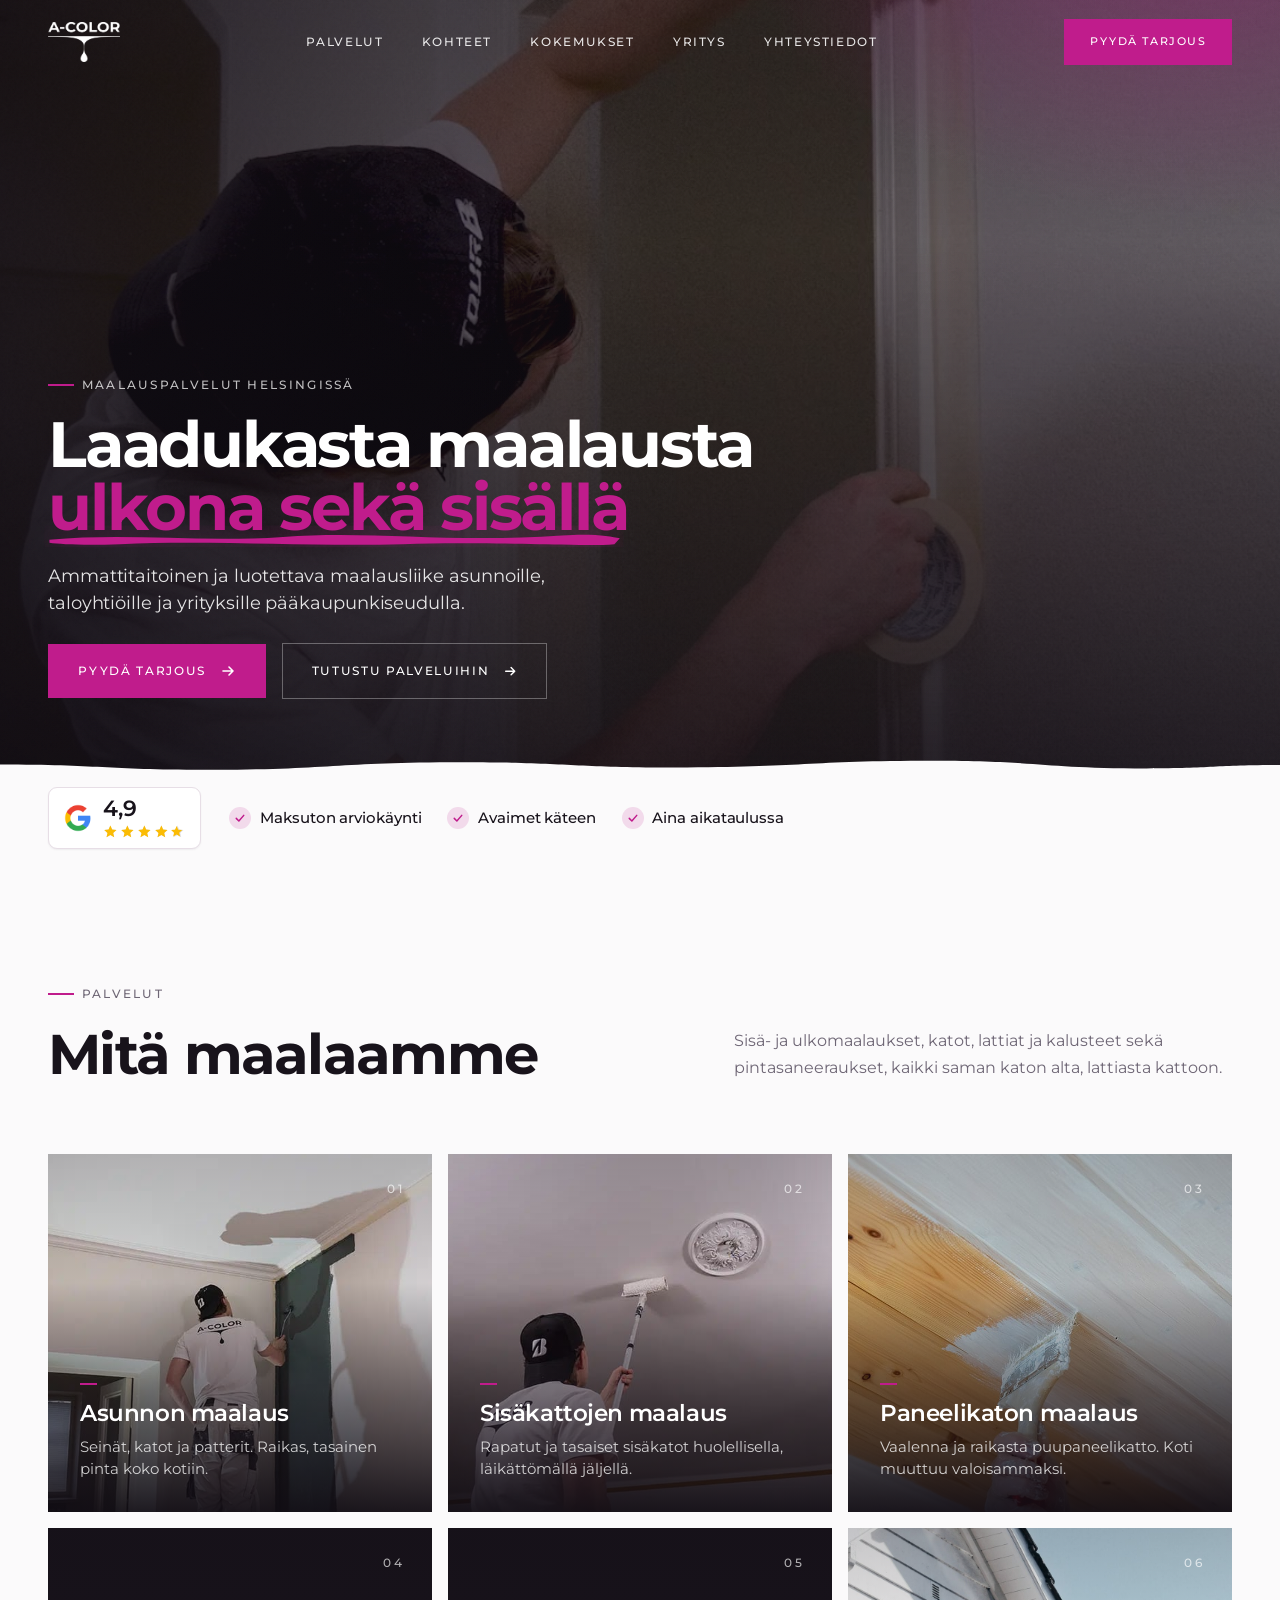
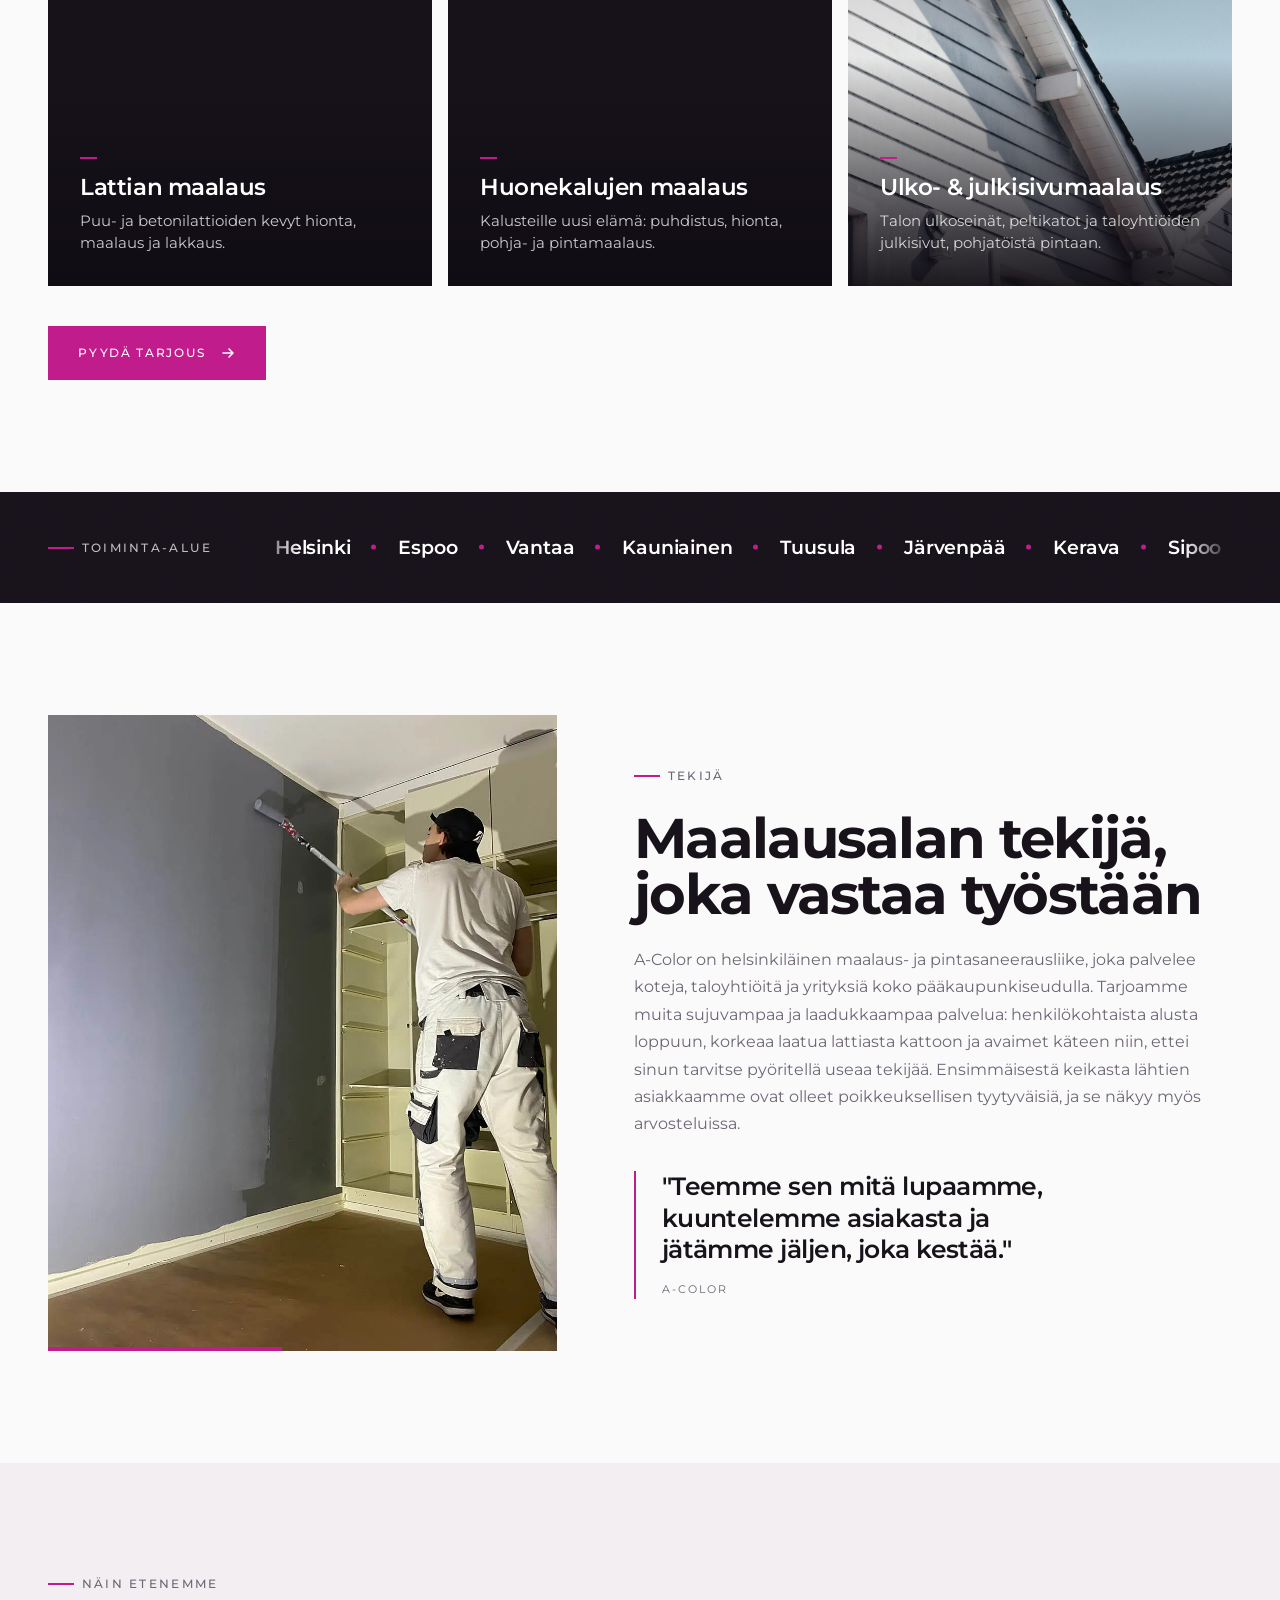
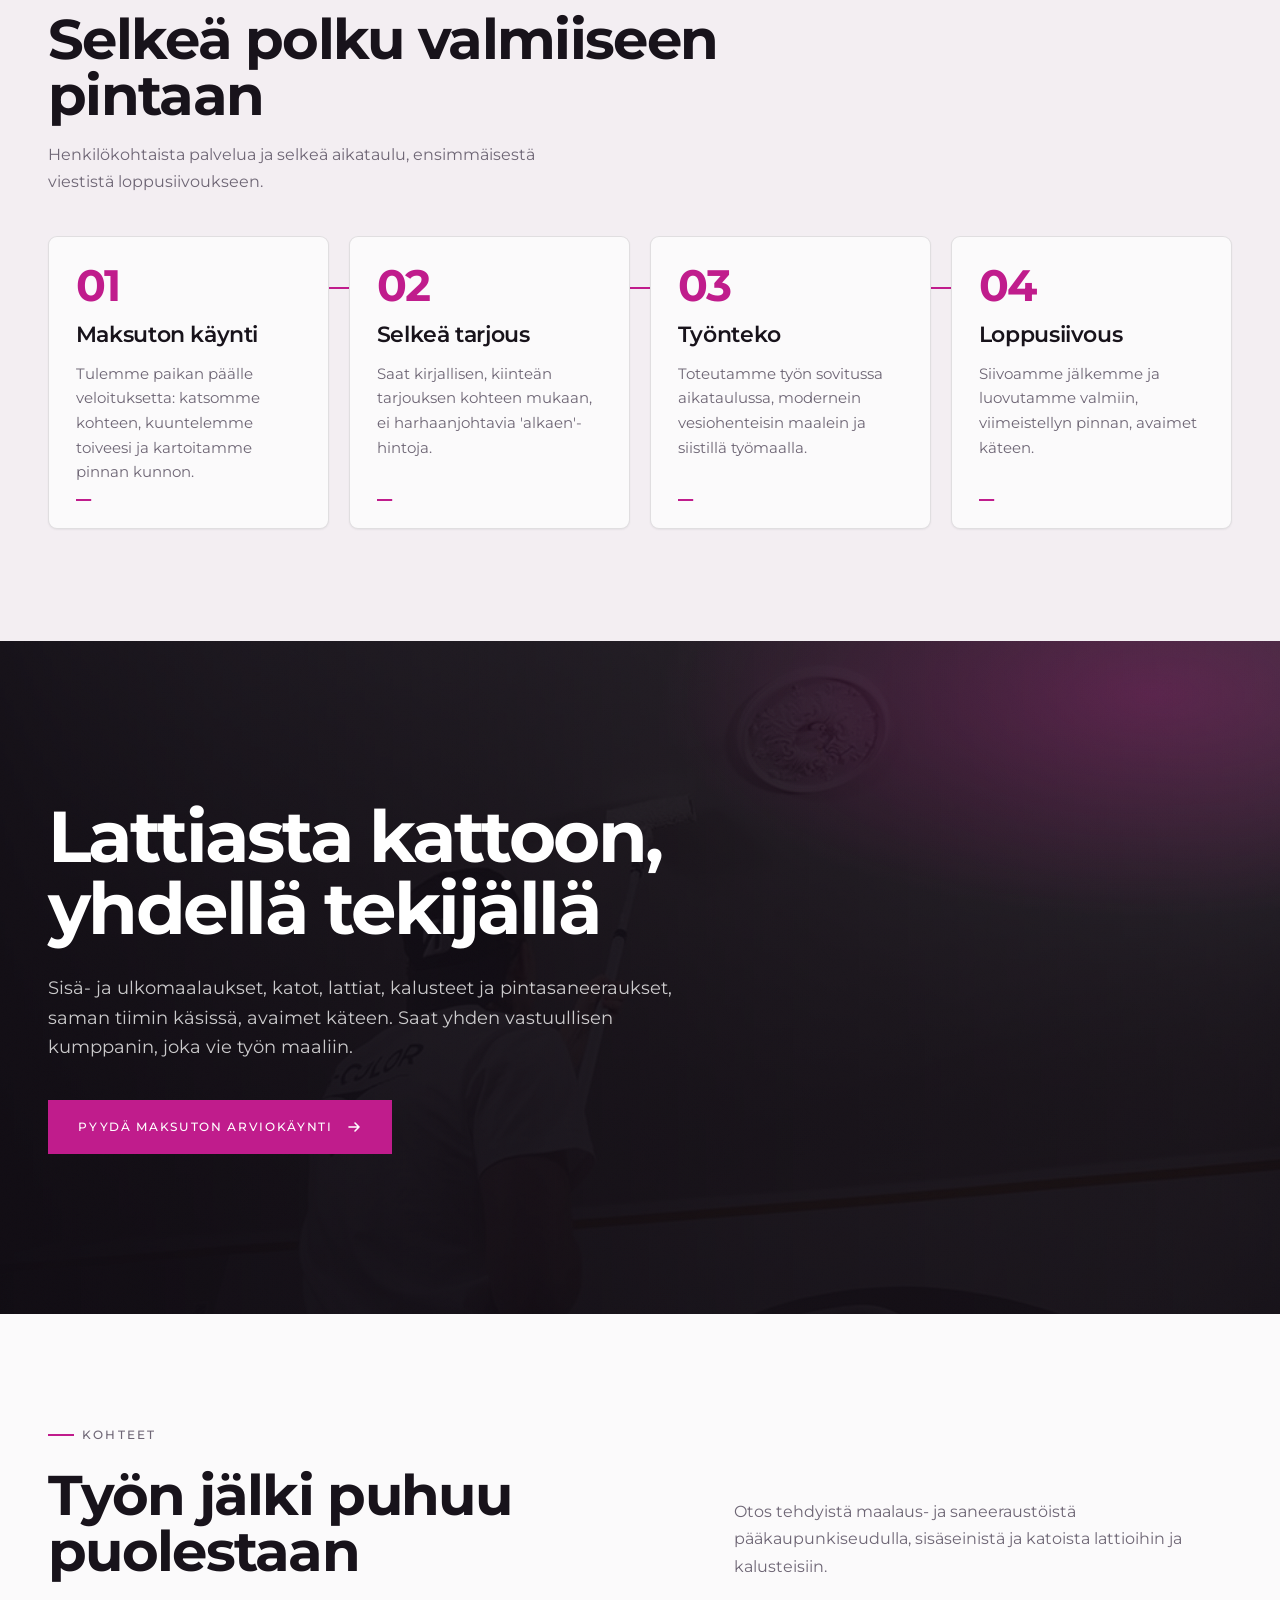
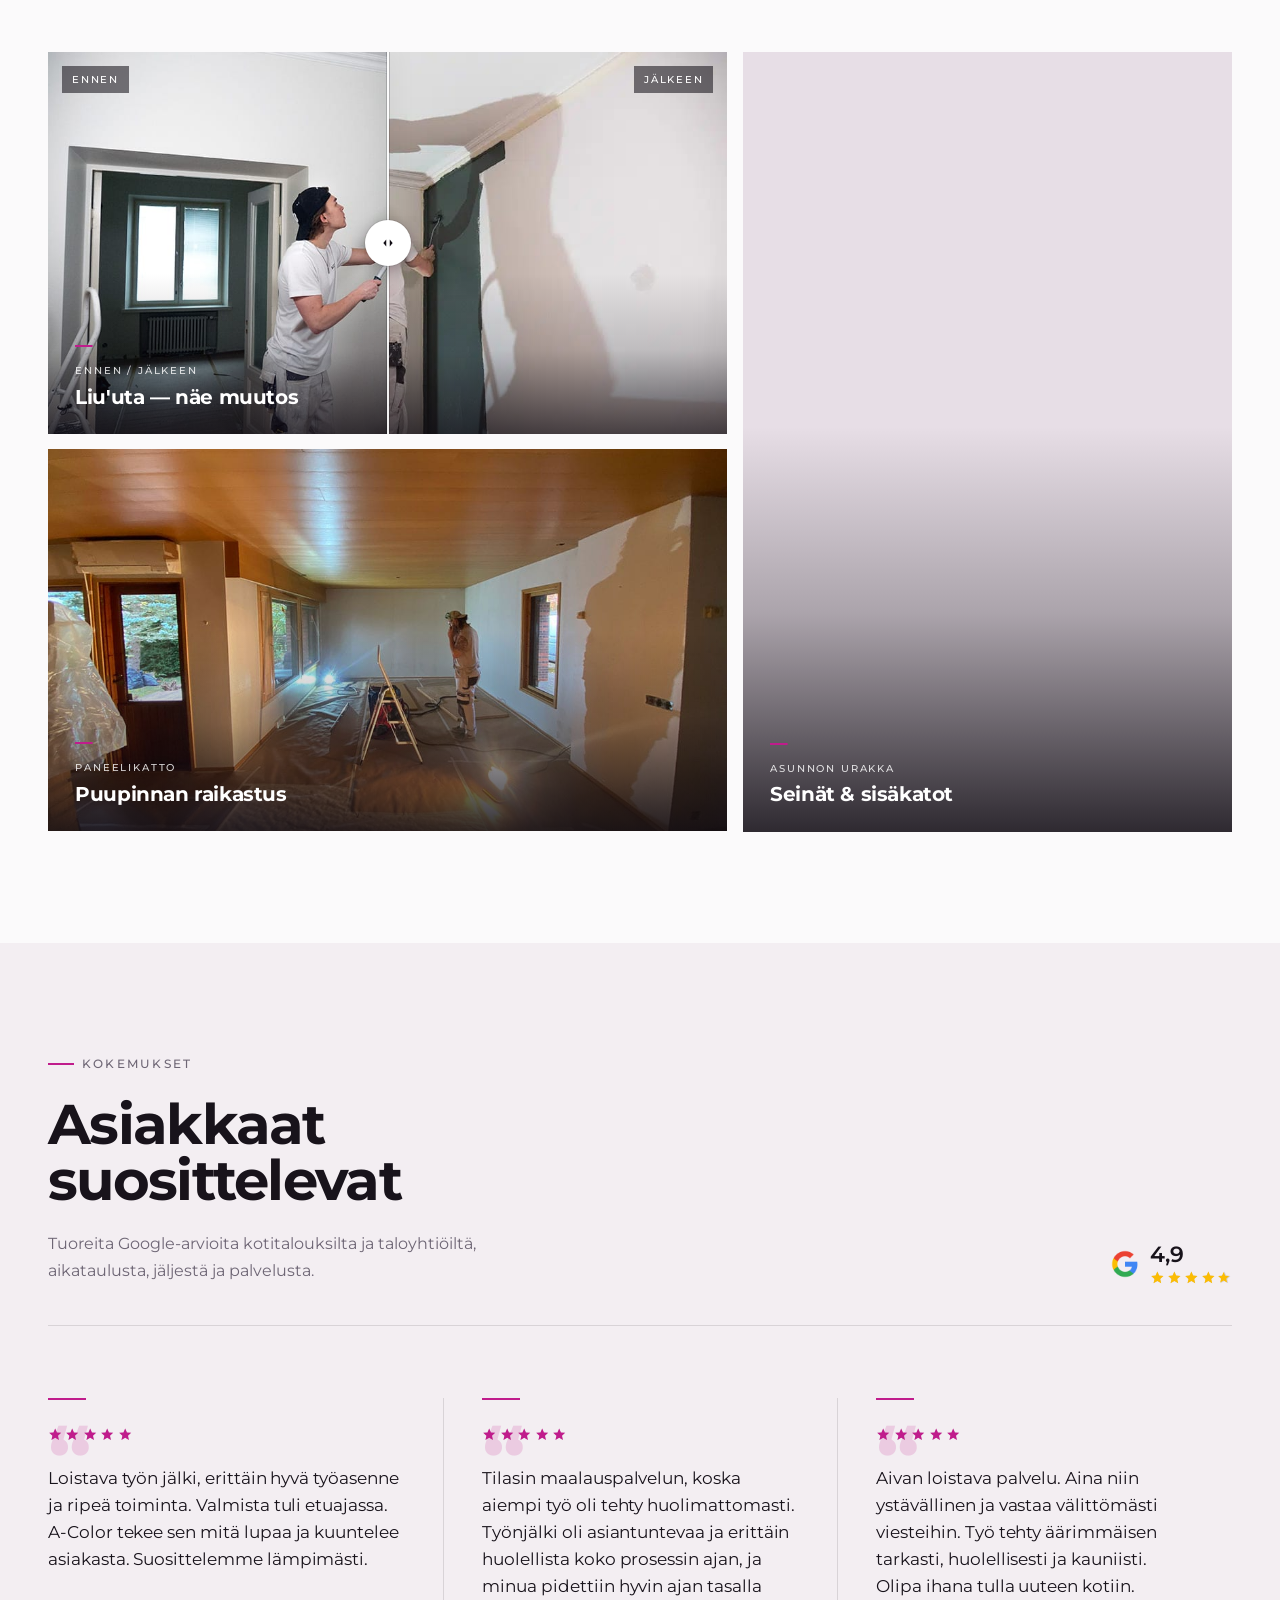
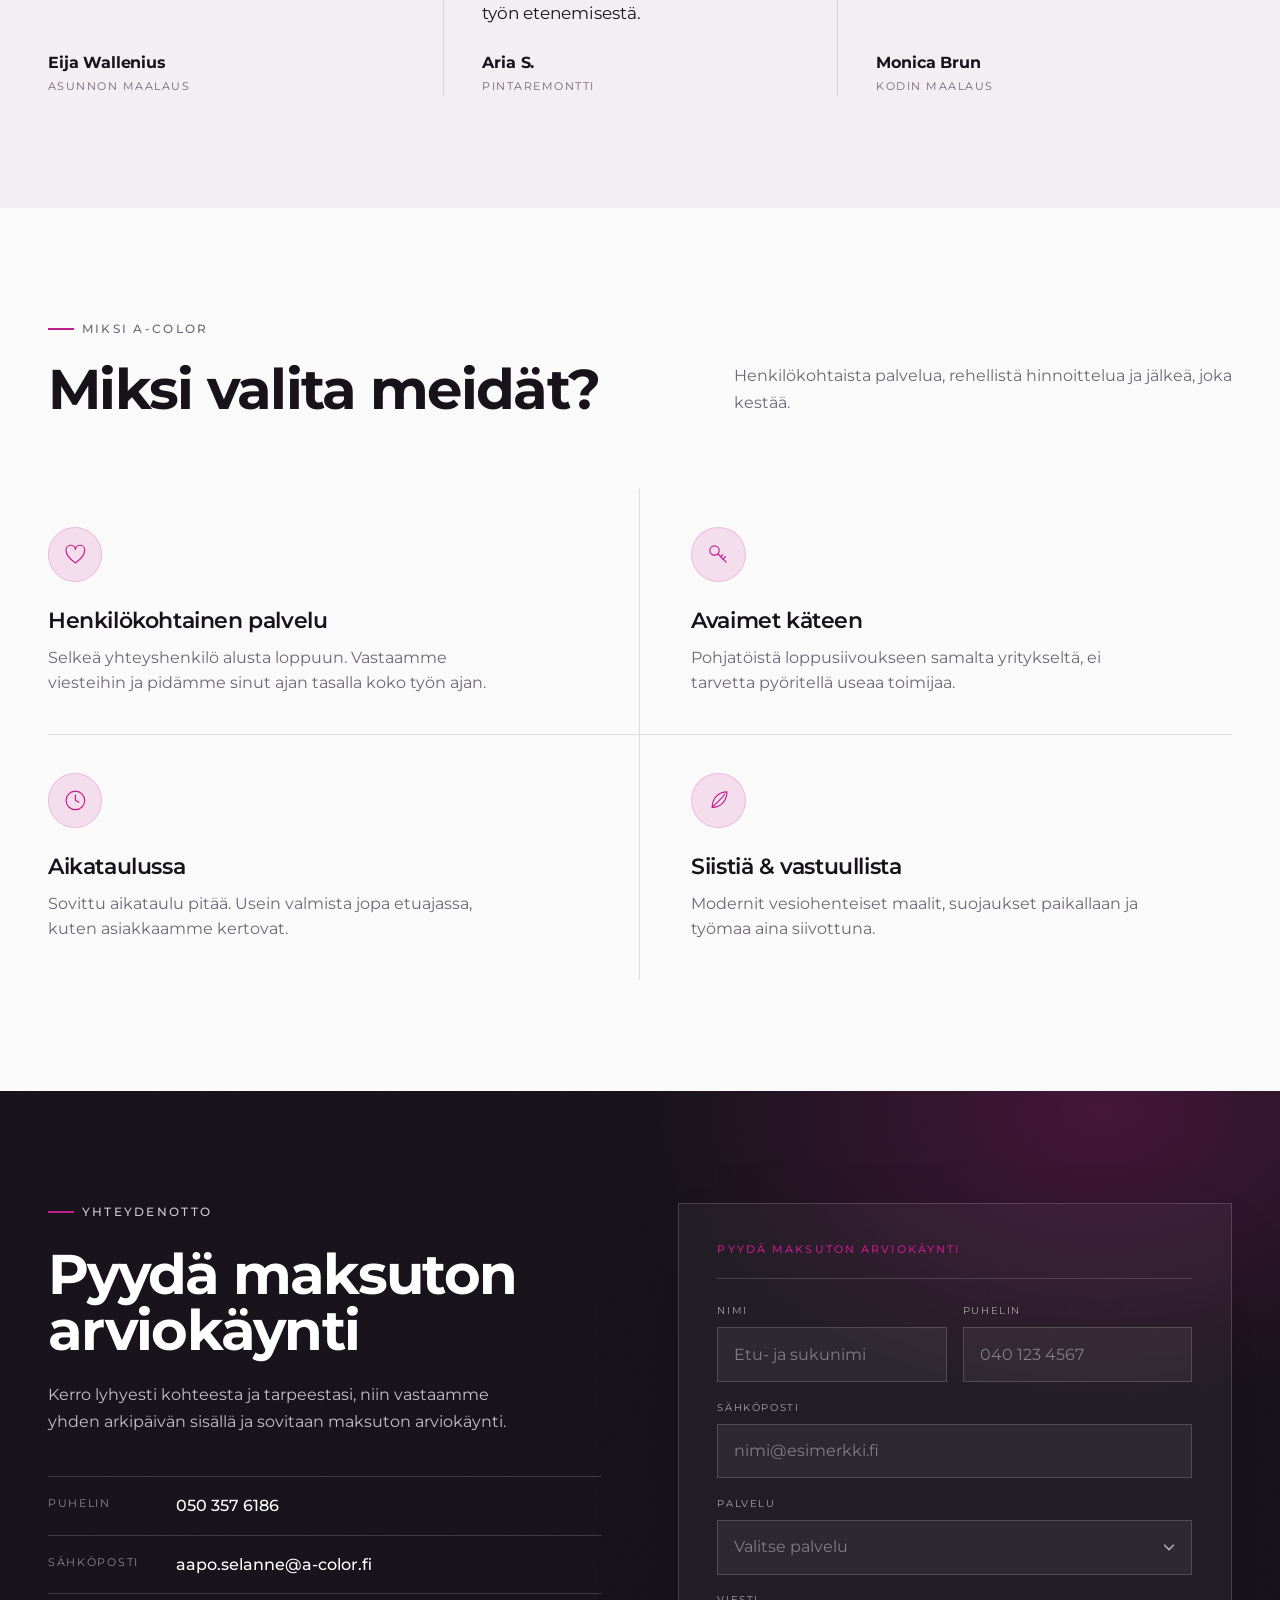
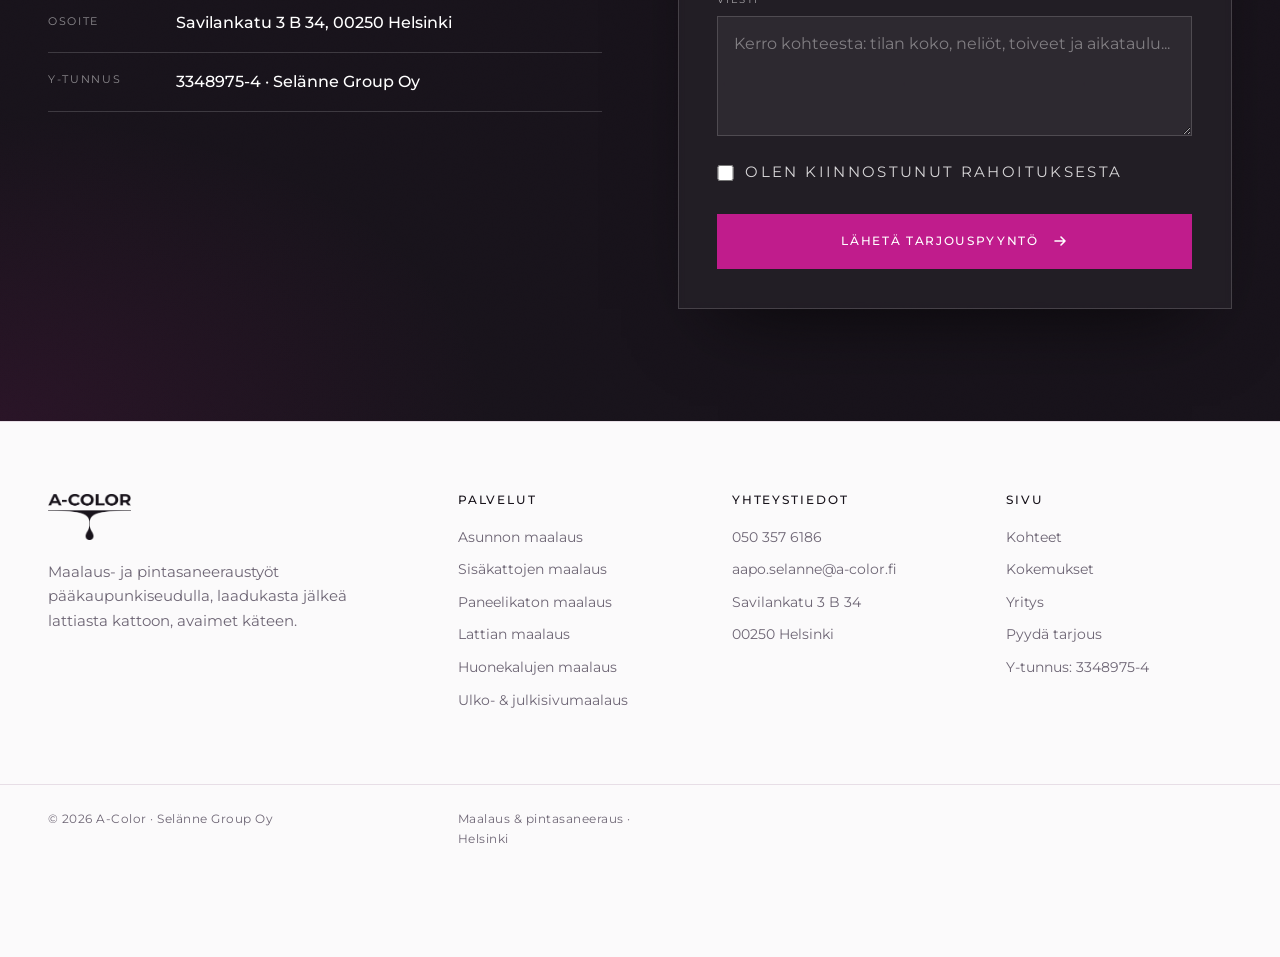
==== index.html @ 57507025 "initial1" ====
<!doctype html>
<html lang="fi">
<head>
  <meta charset="utf-8" />
  <meta name="viewport" content="width=device-width, initial-scale=1" />
  <meta name="theme-color" content="#18131B" />

  <title>A-Color | Maalausliike Helsinki: sisä- ja ulkomaalaus, pintasaneeraus</title>
  <meta name="description" content="A-Color on helsinkiläinen maalaus- ja pintasaneerausliike. Asunnot, taloyhtiöt ja yritykset. Laadukasta jälkeä lattiasta kattoon, avaimet käteen. Maksuton arviokäynti. Pyydä tarjous!" />
  <meta name="keywords" content="maalari Helsinki, maalausliike Helsinki, sisämaalaus, ulkomaalaus, asunnon maalaus, taloyhtiön maalaus, pintasaneeraus, lattian maalaus, A-Color, maalari Espoo Vantaa" />
  <link rel="canonical" href="https://a-color.fi" />

  <meta property="og:title" content="A-Color | Maalausliike Helsinki: sisä- ja ulkomaalaus, pintasaneeraus" />
  <meta property="og:description" content="A-Color on helsinkiläinen maalaus- ja pintasaneerausliike. Asunnot, taloyhtiöt ja yritykset. Laadukasta jälkeä lattiasta kattoon, avaimet käteen. Maksuton arviokäynti. Pyydä tarjous!" />
  <meta property="og:image" content="https://a-color.fi/assets/hero-poster.jpg" />
  <meta property="og:url" content="https://a-color.fi" />
  <meta property="og:type" content="website" />
  <meta property="og:locale" content="fi_FI" />
  <meta property="og:site_name" content="A-Color" />

  <meta name="twitter:card" content="summary_large_image" />
  <meta name="twitter:title" content="A-Color | Maalausliike Helsinki: sisä- ja ulkomaalaus, pintasaneeraus" />
  <meta name="twitter:description" content="A-Color on helsinkiläinen maalaus- ja pintasaneerausliike. Asunnot, taloyhtiöt ja yritykset. Laadukasta jälkeä lattiasta kattoon, avaimet käteen." />
  <meta name="twitter:image" content="https://a-color.fi/assets/hero-poster.jpg" />

  <link rel="icon" type="image/png" href="assets/a-color-logo.png" />
  <link rel="apple-touch-icon" href="assets/a-color-logo.png" />

  <link rel="preconnect" href="https://fonts.googleapis.com" />
  <link rel="preconnect" href="https://fonts.gstatic.com" crossorigin />
  <link rel="preload" as="image" href="assets/hero-poster.jpg" fetchpriority="high" />
  <link href="https://fonts.googleapis.com/css2?family=Montserrat:ital,wght@0,400..800;1,400..600&display=swap" rel="stylesheet" />

  <link rel="stylesheet" href="style.css" />

  <script type="application/ld+json">
  {
    "@context": "https://schema.org",
    "@type": "HousePainter",
    "name": "A-Color",
    "legalName": "Selänne Group Oy",
    "telephone": "+358503576186",
    "email": "aapo.selanne@a-color.fi",
    "address": {
      "@type": "PostalAddress",
      "streetAddress": "Savilankatu 3 B 34",
      "postalCode": "00250",
      "addressLocality": "Helsinki",
      "addressRegion": "Uusimaa",
      "addressCountry": "FI"
    },
    "areaServed": ["Helsinki", "Espoo", "Vantaa", "Kauniainen", "Tuusula", "Järvenpää", "Kerava", "Sipoo", "Nurmijärvi", "Kirkkonummi"],
    "priceRange": "€€",
    "openingHours": "Mo-Fr 07:00-18:00",
    "url": "https://a-color.fi",
    "vatID": "3348975-4",
    "hasOfferCatalog": {
      "@type": "OfferCatalog",
      "name": "Maalauspalvelut",
      "itemListElement": [
        { "@type": "Offer", "itemOffered": { "@type": "Service", "name": "Asunnon maalaus", "description": "Seinät, katot ja patterit. Raikas, tasainen pinta koko kotiin." } },
        { "@type": "Offer", "itemOffered": { "@type": "Service", "name": "Sisäkattojen maalaus", "description": "Rapatut ja tasaiset sisäkatot huolellisella, läikättömällä jäljellä." } },
        { "@type": "Offer", "itemOffered": { "@type": "Service", "name": "Paneelikaton maalaus", "description": "Vaalenna ja raikasta puupaneelikatto. Koti muuttuu valoisammaksi." } },
        { "@type": "Offer", "itemOffered": { "@type": "Service", "name": "Lattian maalaus", "description": "Puu- ja betonilattioiden kevyt hionta, maalaus ja lakkaus." } },
        { "@type": "Offer", "itemOffered": { "@type": "Service", "name": "Huonekalujen maalaus", "description": "Kalusteille uusi elämä: puhdistus, hionta, pohja- ja pintamaalaus." } },
        { "@type": "Offer", "itemOffered": { "@type": "Service", "name": "Ulko- & julkisivumaalaus", "description": "Talon ulkoseinät, peltikatot ja taloyhtiöiden julkisivut, pohjatöistä pintaan." } }
      ]
    },
    "aggregateRating": { "@type": "AggregateRating", "ratingValue": "4.9", "bestRating": "5", "ratingCount": "20" }
  }
  </script>
</head>
<body>

  <!-- ============================================
       NAV
       ============================================ -->
  <nav id="nav" class="nav">
    <div class="container">
      <a class="nav-brand" href="#" aria-label="A-Color">
        <img class="nav-brand-logo nav-logo-light" src="assets/a-color-logo-white.png" alt="A-Color" width="120" height="67" loading="eager" decoding="async" />
        <img class="nav-brand-logo nav-logo-dark" src="assets/a-color-logo.png" alt="A-Color" width="120" height="67" loading="eager" decoding="async" />
      </a>
      <div class="nav-links">
        <a href="#palvelut">Palvelut</a>
        <a href="#kohteet">Kohteet</a>
        <a href="#arvostelut">Kokemukset</a>
        <a href="#yritys">Yritys</a>
        <a href="#tarjous">Yhteystiedot</a>
      </div>
      <a class="nav-cta" href="#tarjous">Pyydä tarjous</a>
      <button class="nav-toggle" aria-label="Avaa valikko" aria-expanded="false"><span></span></button>
      <div class="nav-menu-drawer">
        <a href="#palvelut">Palvelut</a>
        <a href="#kohteet">Kohteet</a>
        <a href="#arvostelut">Kokemukset</a>
        <a href="#yritys">Yritys</a>
        <a href="#tarjous">Yhteystiedot</a>
        <a class="nav-menu-cta" href="#tarjous">Pyydä tarjous</a>
      </div>
    </div>
  </nav>

  <main>

    <!-- ============================================
         HERO — video bg + overlay, white content
         ============================================ -->
    <section id="hero" class="hero">
      <div class="hero-media">
        <video class="hero-video" autoplay muted loop playsinline preload="auto" poster="assets/hero-poster.jpg">
          <source src="assets/a-color-hero.mp4" type="video/mp4" />
        </video>
      </div>
      <div class="hero-overlay"></div>
      <div class="hero-grain"></div>
      <div class="hero-body">
        <div class="container">
          <div class="hero-lead">
            <span class="eyebrow on-dark">Maalauspalvelut Helsingissä</span>
            <h1>Laadukasta maalausta <span class="hero-accent">ulkona sekä sisällä<svg class="brush-svg" viewBox="0 0 320 30" preserveAspectRatio="none" aria-hidden="true"><path d="M3 19 C46 9 86 23 132 15 C182 6 224 24 286 13 C303 10 313 14 318 17 L315 25 C298 29 248 21 198 25 C150 29 92 19 42 25 C22 27 9 25 3 23 Z"/></svg></span></h1>
            <p class="hero-sub">Ammattitaitoinen ja luotettava maalausliike asunnoille, taloyhtiöille ja yrityksille pääkaupunkiseudulla.</p>
            <div class="hero-ctas">
              <a class="btn-primary" href="#tarjous">Pyydä tarjous <svg width="14" height="14" viewBox="0 0 16 16" fill="none" stroke="currentColor" stroke-width="1.6" stroke-linecap="round" stroke-linejoin="round" aria-hidden="true"><path d="M3 8 H13 M9 4 L13 8 L9 12"/></svg></a>
              <a class="btn-ghost" href="#palvelut">Tutustu palveluihin <svg width="14" height="14" viewBox="0 0 16 16" fill="none" stroke="currentColor" stroke-width="1.6" stroke-linecap="round" stroke-linejoin="round" aria-hidden="true"><path d="M3 8 H13 M9 4 L13 8 L9 12"/></svg></a>
            </div>
          </div>
        </div>
      </div>
      <div class="hero-foot">
        <svg class="hero-wave" viewBox="0 0 1440 70" preserveAspectRatio="none" aria-hidden="true" xmlns="http://www.w3.org/2000/svg"><path d="M0,37 C115,37 115,48 230,48 C375,48 375,32 520,32 C640,32 640,43 760,43 C905,43 905,29 1050,29 C1170,29 1170,45 1290,45 C1365,45 1365,38 1440,38 L1440,70 L0,70 Z" fill="currentColor"/></svg>
        <div class="container">
          <div class="hero-foot-inner">
            <div class="hero-stats">
              <div class="google-badge" role="img" aria-label="Google 4,9 / 5">
                <img class="google-badge-logo" src="assets/google-g.png" alt="" width="28" height="28" loading="lazy" decoding="async" />
                <div class="google-badge-rate">
                  <span class="google-badge-value">4,9</span>
                  <span class="google-badge-stars">
                    <span class="g-star" aria-hidden="true"><svg viewBox="0 0 24 24" class="g-star-bg"><path d="M12 2.5l2.94 6.6 7.06.62-5.34 4.78 1.62 7L12 17.9 5.72 21.5l1.62-7L2 9.72l7.06-.62L12 2.5z"/></svg><span class="g-star-fill" style="width:100%"><svg viewBox="0 0 24 24"><path d="M12 2.5l2.94 6.6 7.06.62-5.34 4.78 1.62 7L12 17.9 5.72 21.5l1.62-7L2 9.72l7.06-.62L12 2.5z"/></svg></span></span>
                    <span class="g-star" aria-hidden="true"><svg viewBox="0 0 24 24" class="g-star-bg"><path d="M12 2.5l2.94 6.6 7.06.62-5.34 4.78 1.62 7L12 17.9 5.72 21.5l1.62-7L2 9.72l7.06-.62L12 2.5z"/></svg><span class="g-star-fill" style="width:100%"><svg viewBox="0 0 24 24"><path d="M12 2.5l2.94 6.6 7.06.62-5.34 4.78 1.62 7L12 17.9 5.72 21.5l1.62-7L2 9.72l7.06-.62L12 2.5z"/></svg></span></span>
                    <span class="g-star" aria-hidden="true"><svg viewBox="0 0 24 24" class="g-star-bg"><path d="M12 2.5l2.94 6.6 7.06.62-5.34 4.78 1.62 7L12 17.9 5.72 21.5l1.62-7L2 9.72l7.06-.62L12 2.5z"/></svg><span class="g-star-fill" style="width:100%"><svg viewBox="0 0 24 24"><path d="M12 2.5l2.94 6.6 7.06.62-5.34 4.78 1.62 7L12 17.9 5.72 21.5l1.62-7L2 9.72l7.06-.62L12 2.5z"/></svg></span></span>
                    <span class="g-star" aria-hidden="true"><svg viewBox="0 0 24 24" class="g-star-bg"><path d="M12 2.5l2.94 6.6 7.06.62-5.34 4.78 1.62 7L12 17.9 5.72 21.5l1.62-7L2 9.72l7.06-.62L12 2.5z"/></svg><span class="g-star-fill" style="width:100%"><svg viewBox="0 0 24 24"><path d="M12 2.5l2.94 6.6 7.06.62-5.34 4.78 1.62 7L12 17.9 5.72 21.5l1.62-7L2 9.72l7.06-.62L12 2.5z"/></svg></span></span>
                    <span class="g-star" aria-hidden="true"><svg viewBox="0 0 24 24" class="g-star-bg"><path d="M12 2.5l2.94 6.6 7.06.62-5.34 4.78 1.62 7L12 17.9 5.72 21.5l1.62-7L2 9.72l7.06-.62L12 2.5z"/></svg><span class="g-star-fill" style="width:90%"><svg viewBox="0 0 24 24"><path d="M12 2.5l2.94 6.6 7.06.62-5.34 4.78 1.62 7L12 17.9 5.72 21.5l1.62-7L2 9.72l7.06-.62L12 2.5z"/></svg></span></span>
                  </span>
                </div>
              </div>
              <ul class="hero-promises">
                <li><svg viewBox="0 0 16 16" fill="none" stroke="currentColor" stroke-width="2" stroke-linecap="round" stroke-linejoin="round" aria-hidden="true"><path d="M3 8.5 L6.5 12 L13 4.5"/></svg><span>Maksuton arviokäynti</span></li>
                <li><svg viewBox="0 0 16 16" fill="none" stroke="currentColor" stroke-width="2" stroke-linecap="round" stroke-linejoin="round" aria-hidden="true"><path d="M3 8.5 L6.5 12 L13 4.5"/></svg><span>Avaimet käteen</span></li>
                <li><svg viewBox="0 0 16 16" fill="none" stroke="currentColor" stroke-width="2" stroke-linecap="round" stroke-linejoin="round" aria-hidden="true"><path d="M3 8.5 L6.5 12 L13 4.5"/></svg><span>Aina aikataulussa</span></li>
              </ul>
            </div>
          </div>
        </div>
      </div>
    </section>

    <!-- ============================================
         SERVICES — dark image cards
         ============================================ -->
    <section id="palvelut" class="services reveal-group">
      <div class="container">
        <header class="sec-head">
          <div class="sec-head-left">
            <span class="eyebrow reveal">Palvelut</span>
            <h2 class="reveal">Mitä maalaamme</h2>
          </div>
          <p class="reveal">Sisä- ja ulkomaalaukset, katot, lattiat ja kalusteet sekä pintasaneeraukset, kaikki saman katon alta, lattiasta kattoon.</p>
        </header>
        <div class="services-grid">
          <article class="service-card reveal">
            <span class="service-card-media" style="background-image:url('assets/asunnon-maalaus.jpg')"></span>
            <span class="service-card-shade"></span>
            <span class="service-card-index">01</span>
            <span class="service-card-body">
              <span class="service-card-line" aria-hidden="true"></span>
              <h3>Asunnon maalaus</h3>
              <span class="service-card-desc">Seinät, katot ja patterit. Raikas, tasainen pinta koko kotiin.</span>
            </span>
          </article>
          <article class="service-card reveal">
            <span class="service-card-media" style="background-image:url('assets/katon-maalaus.jpg')"></span>
            <span class="service-card-shade"></span>
            <span class="service-card-index">02</span>
            <span class="service-card-body">
              <span class="service-card-line" aria-hidden="true"></span>
              <h3>Sisäkattojen maalaus</h3>
              <span class="service-card-desc">Rapatut ja tasaiset sisäkatot huolellisella, läikättömällä jäljellä.</span>
            </span>
          </article>
          <article class="service-card reveal">
            <span class="service-card-media" style="background-image:url('assets/paneelikaton-maalaus.jpg')"></span>
            <span class="service-card-shade"></span>
            <span class="service-card-index">03</span>
            <span class="service-card-body">
              <span class="service-card-line" aria-hidden="true"></span>
              <h3>Paneelikaton maalaus</h3>
              <span class="service-card-desc">Vaalenna ja raikasta puupaneelikatto. Koti muuttuu valoisammaksi.</span>
            </span>
          </article>
          <article class="service-card reveal">
            <span class="service-card-media" style="background-image:url('assets/lattian-maalaus.jpg')"></span>
            <span class="service-card-shade"></span>
            <span class="service-card-index">04</span>
            <span class="service-card-body">
              <span class="service-card-line" aria-hidden="true"></span>
              <h3>Lattian maalaus</h3>
              <span class="service-card-desc">Puu- ja betonilattioiden kevyt hionta, maalaus ja lakkaus.</span>
            </span>
          </article>
          <article class="service-card reveal">
            <span class="service-card-media" style="background-image:url('assets/huonekalujen-maalaus.jpg')"></span>
            <span class="service-card-shade"></span>
            <span class="service-card-index">05</span>
            <span class="service-card-body">
              <span class="service-card-line" aria-hidden="true"></span>
              <h3>Huonekalujen maalaus</h3>
              <span class="service-card-desc">Kalusteille uusi elämä: puhdistus, hionta, pohja- ja pintamaalaus.</span>
            </span>
          </article>
          <article class="service-card reveal">
            <span class="service-card-media" style="background-image:url('assets/ulkomaalaus.jpg')"></span>
            <span class="service-card-shade"></span>
            <span class="service-card-index">06</span>
            <span class="service-card-body">
              <span class="service-card-line" aria-hidden="true"></span>
              <h3>Ulko- &amp; julkisivumaalaus</h3>
              <span class="service-card-desc">Talon ulkoseinät, peltikatot ja taloyhtiöiden julkisivut, pohjatöistä pintaan.</span>
            </span>
          </article>
        </div>
        <a class="btn-primary section-cta reveal" href="#tarjous">Pyydä tarjous <svg width="14" height="14" viewBox="0 0 16 16" fill="none" stroke="currentColor" stroke-width="1.6" stroke-linecap="round" stroke-linejoin="round" aria-hidden="true"><path d="M3 8 H13 M9 4 L13 8 L9 12"/></svg></a>
      </div>
    </section>

    <!-- ============================================
         AREAS — slim dark served-area band
         ============================================ -->
    <section id="alue" class="areas reveal-group">
      <div class="container">
        <span class="eyebrow reveal">Toiminta-alue</span>
        <div class="areas-marquee reveal" aria-label="Helsinki, Espoo, Vantaa, Kauniainen, Tuusula, Järvenpää, Kerava, Sipoo, Nurmijärvi, Klaukkala, Kirkkonummi">
          <div class="areas-track">
            <span class="areas-group">
              <span class="areas-item">Helsinki</span><span class="areas-item">Espoo</span><span class="areas-item">Vantaa</span><span class="areas-item">Kauniainen</span><span class="areas-item">Tuusula</span><span class="areas-item">Järvenpää</span><span class="areas-item">Kerava</span><span class="areas-item">Sipoo</span><span class="areas-item">Nurmijärvi</span><span class="areas-item">Klaukkala</span><span class="areas-item">Kirkkonummi</span>
            </span>
            <span class="areas-group areas-group--dup" aria-hidden="true">
              <span class="areas-item">Helsinki</span><span class="areas-item">Espoo</span><span class="areas-item">Vantaa</span><span class="areas-item">Kauniainen</span><span class="areas-item">Tuusula</span><span class="areas-item">Järvenpää</span><span class="areas-item">Kerava</span><span class="areas-item">Sipoo</span><span class="areas-item">Nurmijärvi</span><span class="areas-item">Klaukkala</span><span class="areas-item">Kirkkonummi</span>
            </span>
          </div>
        </div>
      </div>
    </section>

    <!-- ============================================
         SIGNATURE — founder image + text
         ============================================ -->
    <section id="yritys" class="signature reveal-group">
      <div class="container">
        <div class="signature-media reveal">
          <img src="assets/maalaus-tyomaa.jpg" alt="Maalausalan tekijä, joka vastaa työstään" width="900" height="1100" loading="lazy" decoding="async" />
        </div>
        <div class="signature-content">
          <span class="eyebrow reveal">Tekijä</span>
          <h2 class="reveal">Maalausalan tekijä, joka vastaa työstään</h2>
          <p class="reveal">A-Color on helsinkiläinen maalaus- ja pintasaneerausliike, joka palvelee koteja, taloyhtiöitä ja yrityksiä koko pääkaupunkiseudulla. Tarjoamme muita sujuvampaa ja laadukkaampaa palvelua: henkilökohtaista alusta loppuun, korkeaa laatua lattiasta kattoon ja avaimet käteen niin, ettei sinun tarvitse pyöritellä useaa tekijää. Ensimmäisestä keikasta lähtien asiakkaamme ovat olleet poikkeuksellisen tyytyväisiä, ja se näkyy myös arvosteluissa.</p>
          <blockquote class="signature-quote reveal">
            <span class="signature-quote-text">"Teemme sen mitä lupaamme, kuuntelemme asiakasta ja jätämme jäljen, joka kestää."</span>
            <cite class="signature-quote-author">A-Color</cite>
          </blockquote>
        </div>
      </div>
    </section>

    <!-- ============================================
         PROCESS — 4-step grid
         ============================================ -->
    <section id="process" class="process reveal-group">
      <div class="container">
        <header class="process-head">
          <span class="eyebrow reveal">Näin etenemme</span>
          <h2 class="reveal">Selkeä polku valmiiseen pintaan</h2>
          <p class="process-intro reveal">Henkilökohtaista palvelua ja selkeä aikataulu, ensimmäisestä viestistä loppusiivoukseen.</p>
        </header>
        <ol class="process-grid">
          <li class="process-card reveal" data-index="0">
            <span class="process-card-num">01</span>
            <h3>Maksuton käynti</h3>
            <p>Tulemme paikan päälle veloituksetta: katsomme kohteen, kuuntelemme toiveesi ja kartoitamme pinnan kunnon.</p>
            <span class="process-card-rule" aria-hidden="true"></span>
          </li>
          <li class="process-card reveal" data-index="1">
            <span class="process-card-num">02</span>
            <h3>Selkeä tarjous</h3>
            <p>Saat kirjallisen, kiinteän tarjouksen kohteen mukaan, ei harhaanjohtavia 'alkaen'-hintoja.</p>
            <span class="process-card-rule" aria-hidden="true"></span>
          </li>
          <li class="process-card reveal" data-index="2">
            <span class="process-card-num">03</span>
            <h3>Työnteko</h3>
            <p>Toteutamme työn sovitussa aikataulussa, modernein vesiohenteisin maalein ja siistillä työmaalla.</p>
            <span class="process-card-rule" aria-hidden="true"></span>
          </li>
          <li class="process-card reveal" data-index="3">
            <span class="process-card-num">04</span>
            <h3>Loppusiivous</h3>
            <p>Siivoamme jälkemme ja luovutamme valmiin, viimeistellyn pinnan, avaimet käteen.</p>
            <span class="process-card-rule" aria-hidden="true"></span>
          </li>
        </ol>
      </div>
    </section>

    <!-- ============================================
         STATEMENT — bold editorial band
         ============================================ -->
    <section id="statement" class="statement reveal-group">
      <div class="statement-bg" style="background-image:url('assets/maalari-seina.jpg')"></div>
      <div class="container">
        <h2 class="reveal">Lattiasta kattoon, yhdellä tekijällä</h2>
        <p class="statement-body reveal">Sisä- ja ulkomaalaukset, katot, lattiat, kalusteet ja pintasaneeraukset, saman tiimin käsissä, avaimet käteen. Saat yhden vastuullisen kumppanin, joka vie työn maaliin.</p>
        <a class="btn-primary statement-cta reveal" href="#tarjous">Pyydä maksuton arviokäynti <svg width="14" height="14" viewBox="0 0 16 16" fill="none" stroke="currentColor" stroke-width="1.6" stroke-linecap="round" stroke-linejoin="round" aria-hidden="true"><path d="M3 8 H13 M9 4 L13 8 L9 12"/></svg></a>
      </div>
    </section>

    <!-- ============================================
         GALLERY / KOHTEET — mosaic
         ============================================ -->
    <section id="kohteet" class="gallery reveal-group">
      <div class="container">
        <header class="sec-head">
          <div class="sec-head-left">
            <span class="eyebrow reveal">Kohteet</span>
            <h2 class="reveal">Työn jälki puhuu puolestaan</h2>
          </div>
          <p class="reveal">Otos tehdyistä maalaus- ja saneeraustöistä pääkaupunkiseudulla, sisäseinistä ja katoista lattioihin ja kalusteisiin.</p>
        </header>
        <div class="gallery-grid">
          <div class="gallery-stack">
            <figure class="gallery-item gallery-item--compare reveal" style="--compare-pos:50%;">
              <span class="gallery-media compare-media">
                <img class="compare-img compare-img--after" src="assets/asunnon-maalaus.jpg" alt="Valmis maalaustyö" loading="eager" decoding="async" width="800" height="520" />
                <span class="compare-clip" aria-hidden="true">
                  <img class="compare-img compare-img--before" src="assets/maalari-tikkailla.jpg" alt="Maalaustyö käynnissä" loading="eager" decoding="async" width="800" height="520" />
                </span>
                <span class="compare-divider" aria-hidden="true">
                  <span class="compare-handle">
                    <svg viewBox="0 0 24 24" width="14" height="14" aria-hidden="true"><path d="M9 6l-5 6 5 6V6z" fill="currentColor"/><path d="M15 18l5-6-5-6v12z" fill="currentColor"/></svg>
                  </span>
                </span>
                <span class="compare-label compare-label--before" aria-hidden="true">Ennen</span>
                <span class="compare-label compare-label--after" aria-hidden="true">Jälkeen</span>
                <input class="compare-range" type="range" min="0" max="100" value="50" step="0.1" aria-label="Liu'uta nähdäksesi ennen ja jälkeen" />
              </span>
              <figcaption class="gallery-cap">
                <span class="gallery-cap-label">Ennen / Jälkeen</span>
                <span class="gallery-cap-text">Liu'uta — näe muutos</span>
              </figcaption>
            </figure>
            <figure class="gallery-item reveal">
              <span class="gallery-media">
                <img src="assets/paneelikatto-puu.jpg" alt="Puupinnan raikastus" loading="eager" decoding="async" width="800" height="520" />
              </span>
              <figcaption class="gallery-cap">
                <span class="gallery-cap-label">Paneelikatto</span>
                <span class="gallery-cap-text">Puupinnan raikastus</span>
              </figcaption>
            </figure>
          </div>
          <figure class="gallery-item gallery-item--tall reveal">
            <span class="gallery-media">
              <img src="assets/sisakaton-maalaus.jpg" alt="Seinät &amp; sisäkatot" loading="eager" decoding="async" width="800" height="1060" />
            </span>
            <figcaption class="gallery-cap">
              <span class="gallery-cap-label">Asunnon urakka</span>
              <span class="gallery-cap-text">Seinät &amp; sisäkatot</span>
            </figcaption>
          </figure>
        </div>
        <a class="mobile-cta" href="#tarjous">Pyydä tarjous</a>
      </div>
    </section>

    <!-- ============================================
         REVIEWS / KOKEMUKSET
         ============================================ -->
    <section id="arvostelut" class="reviews reveal-group">
      <div class="container">
        <header class="reviews-head reveal">
          <div class="reviews-head-text">
            <span class="eyebrow">Kokemukset</span>
            <h2>Asiakkaat suosittelevat</h2>
            <p>Tuoreita Google-arvioita kotitalouksilta ja taloyhtiöiltä, aikataulusta, jäljestä ja palvelusta.</p>
          </div>
          <div class="google-badge google-badge--bare" role="img" aria-label="Google 4,9 / 5">
            <img class="google-badge-logo" src="assets/google-g.png" alt="" width="28" height="28" loading="lazy" decoding="async" />
            <div class="google-badge-rate">
              <span class="google-badge-value">4,9</span>
              <span class="google-badge-stars">
                <span class="g-star" aria-hidden="true"><svg viewBox="0 0 24 24" class="g-star-bg"><path d="M12 2.5l2.94 6.6 7.06.62-5.34 4.78 1.62 7L12 17.9 5.72 21.5l1.62-7L2 9.72l7.06-.62L12 2.5z"/></svg><span class="g-star-fill" style="width:100%"><svg viewBox="0 0 24 24"><path d="M12 2.5l2.94 6.6 7.06.62-5.34 4.78 1.62 7L12 17.9 5.72 21.5l1.62-7L2 9.72l7.06-.62L12 2.5z"/></svg></span></span>
                <span class="g-star" aria-hidden="true"><svg viewBox="0 0 24 24" class="g-star-bg"><path d="M12 2.5l2.94 6.6 7.06.62-5.34 4.78 1.62 7L12 17.9 5.72 21.5l1.62-7L2 9.72l7.06-.62L12 2.5z"/></svg><span class="g-star-fill" style="width:100%"><svg viewBox="0 0 24 24"><path d="M12 2.5l2.94 6.6 7.06.62-5.34 4.78 1.62 7L12 17.9 5.72 21.5l1.62-7L2 9.72l7.06-.62L12 2.5z"/></svg></span></span>
                <span class="g-star" aria-hidden="true"><svg viewBox="0 0 24 24" class="g-star-bg"><path d="M12 2.5l2.94 6.6 7.06.62-5.34 4.78 1.62 7L12 17.9 5.72 21.5l1.62-7L2 9.72l7.06-.62L12 2.5z"/></svg><span class="g-star-fill" style="width:100%"><svg viewBox="0 0 24 24"><path d="M12 2.5l2.94 6.6 7.06.62-5.34 4.78 1.62 7L12 17.9 5.72 21.5l1.62-7L2 9.72l7.06-.62L12 2.5z"/></svg></span></span>
                <span class="g-star" aria-hidden="true"><svg viewBox="0 0 24 24" class="g-star-bg"><path d="M12 2.5l2.94 6.6 7.06.62-5.34 4.78 1.62 7L12 17.9 5.72 21.5l1.62-7L2 9.72l7.06-.62L12 2.5z"/></svg><span class="g-star-fill" style="width:100%"><svg viewBox="0 0 24 24"><path d="M12 2.5l2.94 6.6 7.06.62-5.34 4.78 1.62 7L12 17.9 5.72 21.5l1.62-7L2 9.72l7.06-.62L12 2.5z"/></svg></span></span>
                <span class="g-star" aria-hidden="true"><svg viewBox="0 0 24 24" class="g-star-bg"><path d="M12 2.5l2.94 6.6 7.06.62-5.34 4.78 1.62 7L12 17.9 5.72 21.5l1.62-7L2 9.72l7.06-.62L12 2.5z"/></svg><span class="g-star-fill" style="width:90%"><svg viewBox="0 0 24 24"><path d="M12 2.5l2.94 6.6 7.06.62-5.34 4.78 1.62 7L12 17.9 5.72 21.5l1.62-7L2 9.72l7.06-.62L12 2.5z"/></svg></span></span>
              </span>
            </div>
          </div>
        </header>
        <div class="reviews-grid">
          <article class="review-card reveal">
            <div class="review-stars">
              <span class="g-star" aria-hidden="true"><svg viewBox="0 0 24 24" class="g-star-bg"><path d="M12 2.5l2.94 6.6 7.06.62-5.34 4.78 1.62 7L12 17.9 5.72 21.5l1.62-7L2 9.72l7.06-.62L12 2.5z"/></svg><span class="g-star-fill" style="width:100%"><svg viewBox="0 0 24 24"><path d="M12 2.5l2.94 6.6 7.06.62-5.34 4.78 1.62 7L12 17.9 5.72 21.5l1.62-7L2 9.72l7.06-.62L12 2.5z"/></svg></span></span>
              <span class="g-star" aria-hidden="true"><svg viewBox="0 0 24 24" class="g-star-bg"><path d="M12 2.5l2.94 6.6 7.06.62-5.34 4.78 1.62 7L12 17.9 5.72 21.5l1.62-7L2 9.72l7.06-.62L12 2.5z"/></svg><span class="g-star-fill" style="width:100%"><svg viewBox="0 0 24 24"><path d="M12 2.5l2.94 6.6 7.06.62-5.34 4.78 1.62 7L12 17.9 5.72 21.5l1.62-7L2 9.72l7.06-.62L12 2.5z"/></svg></span></span>
              <span class="g-star" aria-hidden="true"><svg viewBox="0 0 24 24" class="g-star-bg"><path d="M12 2.5l2.94 6.6 7.06.62-5.34 4.78 1.62 7L12 17.9 5.72 21.5l1.62-7L2 9.72l7.06-.62L12 2.5z"/></svg><span class="g-star-fill" style="width:100%"><svg viewBox="0 0 24 24"><path d="M12 2.5l2.94 6.6 7.06.62-5.34 4.78 1.62 7L12 17.9 5.72 21.5l1.62-7L2 9.72l7.06-.62L12 2.5z"/></svg></span></span>
              <span class="g-star" aria-hidden="true"><svg viewBox="0 0 24 24" class="g-star-bg"><path d="M12 2.5l2.94 6.6 7.06.62-5.34 4.78 1.62 7L12 17.9 5.72 21.5l1.62-7L2 9.72l7.06-.62L12 2.5z"/></svg><span class="g-star-fill" style="width:100%"><svg viewBox="0 0 24 24"><path d="M12 2.5l2.94 6.6 7.06.62-5.34 4.78 1.62 7L12 17.9 5.72 21.5l1.62-7L2 9.72l7.06-.62L12 2.5z"/></svg></span></span>
              <span class="g-star" aria-hidden="true"><svg viewBox="0 0 24 24" class="g-star-bg"><path d="M12 2.5l2.94 6.6 7.06.62-5.34 4.78 1.62 7L12 17.9 5.72 21.5l1.62-7L2 9.72l7.06-.62L12 2.5z"/></svg><span class="g-star-fill" style="width:100%"><svg viewBox="0 0 24 24"><path d="M12 2.5l2.94 6.6 7.06.62-5.34 4.78 1.62 7L12 17.9 5.72 21.5l1.62-7L2 9.72l7.06-.62L12 2.5z"/></svg></span></span>
            </div>
            <p class="review-text">Loistava työn jälki, erittäin hyvä työasenne ja ripeä toiminta. Valmista tuli etuajassa. A-Color tekee sen mitä lupaa ja kuuntelee asiakasta. Suosittelemme lämpimästi.</p>
            <div class="review-author">
              <span class="review-author-name">Eija Wallenius</span>
              <span class="review-author-meta">Asunnon maalaus</span>
            </div>
          </article>
          <article class="review-card reveal">
            <div class="review-stars">
              <span class="g-star" aria-hidden="true"><svg viewBox="0 0 24 24" class="g-star-bg"><path d="M12 2.5l2.94 6.6 7.06.62-5.34 4.78 1.62 7L12 17.9 5.72 21.5l1.62-7L2 9.72l7.06-.62L12 2.5z"/></svg><span class="g-star-fill" style="width:100%"><svg viewBox="0 0 24 24"><path d="M12 2.5l2.94 6.6 7.06.62-5.34 4.78 1.62 7L12 17.9 5.72 21.5l1.62-7L2 9.72l7.06-.62L12 2.5z"/></svg></span></span>
              <span class="g-star" aria-hidden="true"><svg viewBox="0 0 24 24" class="g-star-bg"><path d="M12 2.5l2.94 6.6 7.06.62-5.34 4.78 1.62 7L12 17.9 5.72 21.5l1.62-7L2 9.72l7.06-.62L12 2.5z"/></svg><span class="g-star-fill" style="width:100%"><svg viewBox="0 0 24 24"><path d="M12 2.5l2.94 6.6 7.06.62-5.34 4.78 1.62 7L12 17.9 5.72 21.5l1.62-7L2 9.72l7.06-.62L12 2.5z"/></svg></span></span>
              <span class="g-star" aria-hidden="true"><svg viewBox="0 0 24 24" class="g-star-bg"><path d="M12 2.5l2.94 6.6 7.06.62-5.34 4.78 1.62 7L12 17.9 5.72 21.5l1.62-7L2 9.72l7.06-.62L12 2.5z"/></svg><span class="g-star-fill" style="width:100%"><svg viewBox="0 0 24 24"><path d="M12 2.5l2.94 6.6 7.06.62-5.34 4.78 1.62 7L12 17.9 5.72 21.5l1.62-7L2 9.72l7.06-.62L12 2.5z"/></svg></span></span>
              <span class="g-star" aria-hidden="true"><svg viewBox="0 0 24 24" class="g-star-bg"><path d="M12 2.5l2.94 6.6 7.06.62-5.34 4.78 1.62 7L12 17.9 5.72 21.5l1.62-7L2 9.72l7.06-.62L12 2.5z"/></svg><span class="g-star-fill" style="width:100%"><svg viewBox="0 0 24 24"><path d="M12 2.5l2.94 6.6 7.06.62-5.34 4.78 1.62 7L12 17.9 5.72 21.5l1.62-7L2 9.72l7.06-.62L12 2.5z"/></svg></span></span>
              <span class="g-star" aria-hidden="true"><svg viewBox="0 0 24 24" class="g-star-bg"><path d="M12 2.5l2.94 6.6 7.06.62-5.34 4.78 1.62 7L12 17.9 5.72 21.5l1.62-7L2 9.72l7.06-.62L12 2.5z"/></svg><span class="g-star-fill" style="width:100%"><svg viewBox="0 0 24 24"><path d="M12 2.5l2.94 6.6 7.06.62-5.34 4.78 1.62 7L12 17.9 5.72 21.5l1.62-7L2 9.72l7.06-.62L12 2.5z"/></svg></span></span>
            </div>
            <p class="review-text">Tilasin maalauspalvelun, koska aiempi työ oli tehty huolimattomasti. Työnjälki oli asiantuntevaa ja erittäin huolellista koko prosessin ajan, ja minua pidettiin hyvin ajan tasalla työn etenemisestä.</p>
            <div class="review-author">
              <span class="review-author-name">Aria S.</span>
              <span class="review-author-meta">Pintaremontti</span>
            </div>
          </article>
          <article class="review-card reveal">
            <div class="review-stars">
              <span class="g-star" aria-hidden="true"><svg viewBox="0 0 24 24" class="g-star-bg"><path d="M12 2.5l2.94 6.6 7.06.62-5.34 4.78 1.62 7L12 17.9 5.72 21.5l1.62-7L2 9.72l7.06-.62L12 2.5z"/></svg><span class="g-star-fill" style="width:100%"><svg viewBox="0 0 24 24"><path d="M12 2.5l2.94 6.6 7.06.62-5.34 4.78 1.62 7L12 17.9 5.72 21.5l1.62-7L2 9.72l7.06-.62L12 2.5z"/></svg></span></span>
              <span class="g-star" aria-hidden="true"><svg viewBox="0 0 24 24" class="g-star-bg"><path d="M12 2.5l2.94 6.6 7.06.62-5.34 4.78 1.62 7L12 17.9 5.72 21.5l1.62-7L2 9.72l7.06-.62L12 2.5z"/></svg><span class="g-star-fill" style="width:100%"><svg viewBox="0 0 24 24"><path d="M12 2.5l2.94 6.6 7.06.62-5.34 4.78 1.62 7L12 17.9 5.72 21.5l1.62-7L2 9.72l7.06-.62L12 2.5z"/></svg></span></span>
              <span class="g-star" aria-hidden="true"><svg viewBox="0 0 24 24" class="g-star-bg"><path d="M12 2.5l2.94 6.6 7.06.62-5.34 4.78 1.62 7L12 17.9 5.72 21.5l1.62-7L2 9.72l7.06-.62L12 2.5z"/></svg><span class="g-star-fill" style="width:100%"><svg viewBox="0 0 24 24"><path d="M12 2.5l2.94 6.6 7.06.62-5.34 4.78 1.62 7L12 17.9 5.72 21.5l1.62-7L2 9.72l7.06-.62L12 2.5z"/></svg></span></span>
              <span class="g-star" aria-hidden="true"><svg viewBox="0 0 24 24" class="g-star-bg"><path d="M12 2.5l2.94 6.6 7.06.62-5.34 4.78 1.62 7L12 17.9 5.72 21.5l1.62-7L2 9.72l7.06-.62L12 2.5z"/></svg><span class="g-star-fill" style="width:100%"><svg viewBox="0 0 24 24"><path d="M12 2.5l2.94 6.6 7.06.62-5.34 4.78 1.62 7L12 17.9 5.72 21.5l1.62-7L2 9.72l7.06-.62L12 2.5z"/></svg></span></span>
              <span class="g-star" aria-hidden="true"><svg viewBox="0 0 24 24" class="g-star-bg"><path d="M12 2.5l2.94 6.6 7.06.62-5.34 4.78 1.62 7L12 17.9 5.72 21.5l1.62-7L2 9.72l7.06-.62L12 2.5z"/></svg><span class="g-star-fill" style="width:100%"><svg viewBox="0 0 24 24"><path d="M12 2.5l2.94 6.6 7.06.62-5.34 4.78 1.62 7L12 17.9 5.72 21.5l1.62-7L2 9.72l7.06-.62L12 2.5z"/></svg></span></span>
            </div>
            <p class="review-text">Aivan loistava palvelu. Aina niin ystävällinen ja vastaa välittömästi viesteihin. Työ tehty äärimmäisen tarkasti, huolellisesti ja kauniisti. Olipa ihana tulla uuteen kotiin.</p>
            <div class="review-author">
              <span class="review-author-name">Monica Brun</span>
              <span class="review-author-meta">Kodin maalaus</span>
            </div>
          </article>
        </div>
        <a class="mobile-cta" href="#tarjous">Pyydä tarjous</a>
      </div>
    </section>

    <!-- ============================================
         WHY — 2x2 grid
         ============================================ -->
    <section id="miksi" class="why reveal-group">
      <div class="container">
        <header class="sec-head">
          <div class="sec-head-left">
            <span class="eyebrow reveal">Miksi A-Color</span>
            <h2 class="reveal">Miksi valita meidät?</h2>
          </div>
          <p class="reveal">Henkilökohtaista palvelua, rehellistä hinnoittelua ja jälkeä, joka kestää.</p>
        </header>
        <div class="why-grid">
          <article class="why-item reveal">
            <div class="why-item-content">
              <span class="why-icon"><svg viewBox="0 0 32 32" fill="none" stroke="currentColor" stroke-linecap="round" stroke-linejoin="round" aria-hidden="true"><path d="M16 27 C6 20 4 15 4 11 a6 6 0 0 1 12-1.5 A6 6 0 0 1 28 11 C28 15 26 20 16 27 Z"/></svg></span>
              <h3>Henkilökohtainen palvelu</h3>
              <p>Selkeä yhteyshenkilö alusta loppuun. Vastaamme viesteihin ja pidämme sinut ajan tasalla koko työn ajan.</p>
            </div>
          </article>
          <article class="why-item reveal">
            <div class="why-item-content">
              <span class="why-icon"><svg viewBox="0 0 32 32" fill="none" stroke="currentColor" stroke-linecap="round" stroke-linejoin="round" aria-hidden="true"><circle cx="11" cy="11" r="6"/><path d="M15.5 15.5 L26 26"/><path d="M19 19 l2.5 -2.5 M22 22 l3 -3"/></svg></span>
              <h3>Avaimet käteen</h3>
              <p>Pohjatöistä loppusiivoukseen samalta yritykseltä, ei tarvetta pyöritellä useaa toimijaa.</p>
            </div>
          </article>
          <article class="why-item reveal">
            <div class="why-item-content">
              <span class="why-icon"><svg viewBox="0 0 32 32" fill="none" stroke="currentColor" stroke-linecap="round" stroke-linejoin="round" aria-hidden="true"><circle cx="16" cy="16" r="12"/><path d="M16 9 V16 L20.5 18.5"/></svg></span>
              <h3>Aikataulussa</h3>
              <p>Sovittu aikataulu pitää. Usein valmista jopa etuajassa, kuten asiakkaamme kertovat.</p>
            </div>
          </article>
          <article class="why-item reveal">
            <div class="why-item-content">
              <span class="why-icon"><svg viewBox="0 0 32 32" fill="none" stroke="currentColor" stroke-linecap="round" stroke-linejoin="round" aria-hidden="true"><path d="M27 5 C27 16 19.5 25 8 25 C8 14 15.5 5 27 5 Z"/><path d="M8 25 C13.5 19.5 20 14 24 8"/></svg></span>
              <h3>Siistiä &amp; vastuullista</h3>
              <p>Modernit vesiohenteiset maalit, suojaukset paikallaan ja työmaa aina siivottuna.</p>
            </div>
          </article>
        </div>
      </div>
    </section>

    <!-- ============================================
         CTA / CONTACT FORM
         ============================================ -->
    <section id="tarjous" class="cta">
      <div class="container">
        <div class="cta-head">
          <span class="eyebrow reveal">Yhteydenotto</span>
          <h2 class="reveal">Pyydä maksuton arviokäynti</h2>
          <p class="reveal">Kerro lyhyesti kohteesta ja tarpeestasi, niin vastaamme yhden arkipäivän sisällä ja sovitaan maksuton arviokäynti.</p>
          <div class="cta-contact">
            <div class="cta-contact-row">
              <span class="label">Puhelin</span>
              <span class="value"><a href="tel:+358503576186">050 357 6186</a></span>
            </div>
            <div class="cta-contact-row">
              <span class="label">Sähköposti</span>
              <span class="value"><a href="mailto:aapo.selanne@a-color.fi">aapo.selanne@a-color.fi</a></span>
            </div>
            <div class="cta-contact-row">
              <span class="label">Osoite</span>
              <span class="value">Savilankatu 3 B 34, 00250 Helsinki</span>
            </div>
            <div class="cta-contact-row">
              <span class="label">Y-tunnus</span>
              <span class="value">3348975-4 · Selänne Group Oy</span>
            </div>
          </div>
        </div>
        <form class="cta-form reveal" id="quote-form" novalidate>
          <div class="cta-form-eyebrow">Pyydä maksuton arviokäynti</div>
          <div class="row">
            <div class="field">
              <label for="qf-name">Nimi</label>
              <input id="qf-name" name="name" type="text" required placeholder="Etu- ja sukunimi" />
            </div>
            <div class="field">
              <label for="qf-phone">Puhelin</label>
              <input id="qf-phone" name="phone" type="tel" required placeholder="040 123 4567" />
            </div>
          </div>
          <div class="field">
            <label for="qf-email">Sähköposti</label>
            <input id="qf-email" name="email" type="email" required placeholder="nimi@esimerkki.fi" />
          </div>
          <div class="field">
            <label for="qf-service">Palvelu</label>
            <div class="select-wrap">
              <select id="qf-service" name="service" required>
                <option value="" disabled selected>Valitse palvelu</option>
                <option value="Asunnon maalaus">Asunnon maalaus</option>
                <option value="Sisäkattojen maalaus">Sisäkattojen maalaus</option>
                <option value="Paneelikaton maalaus">Paneelikaton maalaus</option>
                <option value="Lattian maalaus">Lattian maalaus</option>
                <option value="Huonekalujen maalaus">Huonekalujen maalaus</option>
                <option value="Ulko- &amp; julkisivumaalaus">Ulko- &amp; julkisivumaalaus</option>
                <option value="Pintasaneeraus">Pintasaneeraus</option>
                <option value="Jokin muu">Jokin muu</option>
              </select>
              <span class="select-caret" aria-hidden="true"><svg width="14" height="14" viewBox="0 0 16 16" fill="none" stroke="currentColor" stroke-width="2" stroke-linecap="round" stroke-linejoin="round"><path d="M3 6 L8 11 L13 6"/></svg></span>
            </div>
          </div>
          <div class="field">
            <label for="qf-message">Viesti</label>
            <textarea id="qf-message" name="message" placeholder="Kerro kohteesta: tilan koko, neliöt, toiveet ja aikataulu..."></textarea>
          </div>
          <label class="check" for="qf-financing">
            <input id="qf-financing" name="financing" type="checkbox" />
            <span>Olen kiinnostunut rahoituksesta</span>
          </label>
          <button type="submit" class="btn-primary cta-form-submit">Lähetä tarjouspyyntö <svg width="14" height="14" viewBox="0 0 16 16" fill="none" stroke="currentColor" stroke-width="1.6" stroke-linecap="round" stroke-linejoin="round" aria-hidden="true"><path d="M3 8 H13 M9 4 L13 8 L9 12"/></svg></button>
          <div class="cta-form-success" role="status">Kiitos! Otamme sinuun yhteyttä yhden arkipäivän sisällä.</div>
        </form>
      </div>
    </section>

  </main>

  <!-- ============================================
       FOOTER
       ============================================ -->
  <footer id="footer" class="footer">
    <div class="container">
      <div>
        <a class="footer-brand" href="#" aria-label="A-Color">
          <img class="nav-brand-logo" src="assets/a-color-logo.png" alt="A-Color" width="120" height="67" loading="lazy" decoding="async" />
        </a>
        <p class="footer-tagline">Maalaus- ja pintasaneeraustyöt pääkaupunkiseudulla, laadukasta jälkeä lattiasta kattoon, avaimet käteen.</p>
      </div>
      <div>
        <h4>Palvelut</h4>
        <div class="footer-links">
          <a href="#palvelut">Asunnon maalaus</a>
          <a href="#palvelut">Sisäkattojen maalaus</a>
          <a href="#palvelut">Paneelikaton maalaus</a>
          <a href="#palvelut">Lattian maalaus</a>
          <a href="#palvelut">Huonekalujen maalaus</a>
          <a href="#palvelut">Ulko- &amp; julkisivumaalaus</a>
        </div>
      </div>
      <div>
        <h4>Yhteystiedot</h4>
        <div class="footer-links">
          <a href="tel:+358503576186">050 357 6186</a>
          <a href="mailto:aapo.selanne@a-color.fi">aapo.selanne@a-color.fi</a>
          <span>Savilankatu 3 B 34</span>
          <span>00250 Helsinki</span>
        </div>
      </div>
      <div>
        <h4>Sivu</h4>
        <div class="footer-links">
          <a href="#kohteet">Kohteet</a>
          <a href="#arvostelut">Kokemukset</a>
          <a href="#yritys">Yritys</a>
          <a href="#tarjous">Pyydä tarjous</a>
          <span>Y-tunnus: 3348975-4</span>
        </div>
      </div>
    </div>
    <div class="container footer-bottom">
      <span>© 2026 A-Color · Selänne Group Oy</span>
      <span>Maalaus &amp; pintasaneeraus · Helsinki</span>
    </div>
  </footer>

  <script src="script.js" defer></script>
  <script src="https://a-color.pages.dev/form-module.js" defer></script>
  <script src="https://a-color.pages.dev/app.js" defer></script>
</body>
</html>
---- style.css ----
/* ==========================================================
   A-COLOR — Design System
   Montserrat (display · body · labels)
   Ink-black plum · soft mauve paper · signature magenta
   ========================================================== */

/* ----------------------------------------------------------
   1. CUSTOM PROPERTIES
   ---------------------------------------------------------- */
:root {
  /* colors (injected from config) */
  --color-primary: #18131B;
  --color-primary-dark: #100C13;
  --color-secondary: #C01C8C;
  --color-secondary-dark: #991570;
  --color-background: #FBFAFB;
  --color-surface: #F3EEF2;
  --color-surface-dark: #E7DEE6;
  --color-text: #18131B;
  --color-text-muted: #6E6675;
  --color-border: #E7DEE6;
  --color-white: #FFFFFF;

  /* tints */
  --line-ink: rgba(24, 19, 27, 0.12);
  --line-ink-strong: rgba(24, 19, 27, 0.22);
  --line-cream: rgba(255, 255, 255, 0.16);
  --line-cream-strong: rgba(255, 255, 255, 0.32);
  --mag-soft: rgba(192, 28, 140, 0.12);

  /* spacing */
  --space-2xs: 0.25rem;
  --space-xs: 0.5rem;
  --space-sm: 1rem;
  --space-md: 1.5rem;
  --space-lg: 2.5rem;
  --space-xl: 4.5rem;
  --space-2xl: 7rem;
  --space-3xl: 10rem;

  /* radii — sharp, mostly squared */
  --radius-xs: 3px;
  --radius-sm: 5px;
  --radius-md: 9px;
  --radius-lg: 16px;
  --radius-pill: 999px;

  /* shadows — layered, magenta-tinted depth */
  --shadow-sm: 0 1px 2px rgba(24, 19, 27, 0.06);
  --shadow-md: 0 2px 6px rgba(24, 19, 27, 0.05), 0 14px 30px -16px rgba(24, 19, 27, 0.20);
  --shadow-lg: 0 4px 10px rgba(24, 19, 27, 0.05), 0 36px 70px -30px rgba(24, 19, 27, 0.30);
  --shadow-mag: 0 24px 60px -24px rgba(153, 21, 112, 0.40);
  --shadow-card: 0 1px 2px rgba(24, 19, 27, 0.05), 0 18px 40px -22px rgba(24, 19, 27, 0.55);
  --shadow-card-hover: 0 6px 14px rgba(24, 19, 27, 0.10), 0 40px 70px -28px rgba(153, 21, 112, 0.45);

  /* typography */
  --font-display: 'Montserrat', system-ui, -apple-system, sans-serif;
  --font-heading: 'Montserrat', system-ui, -apple-system, sans-serif;
  --font-body: 'Montserrat', system-ui, -apple-system, sans-serif;
  --font-mono: 'Montserrat', system-ui, -apple-system, sans-serif;

  /* easing */
  --ease-out: cubic-bezier(0.32, 0.72, 0, 1);
  --ease-soft: cubic-bezier(0.4, 0, 0.2, 1);
  --ease-spring: cubic-bezier(0.34, 1.3, 0.64, 1);

  /* layout */
  --container-max: 1760px;
  --container-pad: clamp(1.25rem, 5vw, 3rem);
  --nav-height: 5.25rem;

  /* grain texture (reused on dark sections) */
  --grain: url("data:image/svg+xml,%3Csvg xmlns='http://www.w3.org/2000/svg' width='160' height='160'%3E%3Cfilter id='n'%3E%3CfeTurbulence type='fractalNoise' baseFrequency='0.9' numOctaves='2' stitchTiles='stitch'/%3E%3C/filter%3E%3Crect width='100%25' height='100%25' filter='url(%23n)' opacity='0.5'/%3E%3C/svg%3E");
}

/* ----------------------------------------------------------
   2. RESET & BASE
   ---------------------------------------------------------- */
*, *::before, *::after { box-sizing: border-box; margin: 0; padding: 0; }
html {
  -webkit-text-size-adjust: 100%;
  scroll-behavior: smooth;
  /* Root font scales up on large screens so the whole design grows
     proportionally. 16px to ~1450px, then fluid up to ~22px on 4K. */
  font-size: clamp(1rem, 0.45vw + 0.59rem, 1.4rem);
}
body {
  font-family: var(--font-body);
  font-size: 1rem;
  line-height: 1.6;
  color: var(--color-text);
  background: var(--color-background);
  -webkit-font-smoothing: antialiased;
  -moz-osx-font-smoothing: grayscale;
  overflow-x: hidden;
}
img, svg, video { display: block; max-width: 100%; height: auto; }
a { color: inherit; text-decoration: none; }
button { font: inherit; cursor: pointer; border: none; background: none; color: inherit; }
ul, ol { list-style: none; }
input, textarea, select { font: inherit; }
::selection { background: var(--color-secondary); color: #fff; }

@media (prefers-reduced-motion: reduce) {
  *, *::before, *::after { animation-duration: 0.01ms !important; transition-duration: 0.01ms !important; }
}

/* ----------------------------------------------------------
   3. TYPOGRAPHY — Bricolage display, DM Sans body, DM Mono labels
   ---------------------------------------------------------- */
h1, h2, h3, h4, h5 {
  font-family: var(--font-display);
  font-weight: 700;
  line-height: 1.04;
  color: var(--color-text);
  letter-spacing: -0.025em;
}
h1 {
  font-size: clamp(2.7rem, 6vw, 5.6rem);
  font-weight: 700;
  letter-spacing: -0.035em;
  line-height: 0.98;
}
h2 {
  font-size: clamp(2.1rem, 4.4vw, 3.8rem);
  font-weight: 700;
  letter-spacing: -0.03em;
  line-height: 1.0;
}
h3 {
  font-size: clamp(1.2rem, 1.6vw, 1.5rem);
  font-weight: 600;
  letter-spacing: -0.018em;
  line-height: 1.18;
}
h4 {
  font-size: 0.74rem;
  font-weight: 500;
  letter-spacing: 0.16em;
  text-transform: uppercase;
  font-family: var(--font-mono);
}

p {
  color: var(--color-text-muted);
  line-height: 1.68;
  font-size: 1rem;
  font-weight: 400;
  max-width: 62ch;
}

/* Eyebrow — mono micro-label with magenta tick */
.eyebrow {
  display: inline-flex;
  align-items: center;
  font-family: var(--font-mono);
  font-size: 0.72rem;
  font-weight: 500;
  letter-spacing: 0.2em;
  text-transform: uppercase;
  color: var(--color-text-muted);
  padding-left: 2.1rem;
  position: relative;
}
.eyebrow::before {
  content: "";
  position: absolute;
  left: 0; top: 50%;
  transform: translateY(-50%);
  width: 26px; height: 2px;
  background: var(--color-secondary);
}
.eyebrow.on-dark { color: rgba(255,255,255,0.74); }

/* ----------------------------------------------------------
   4. LAYOUT
   ---------------------------------------------------------- */
.container {
  width: 100%;
  max-width: var(--container-max);
  margin: 0 auto;
  padding-left: var(--container-pad);
  padding-right: var(--container-pad);
}
section { position: relative; }

/* shared section header (heading left, intro right) */
.sec-head {
  display: grid;
  grid-template-columns: 1.1fr 0.9fr;
  gap: clamp(2rem, 6vw, 5rem);
  align-items: end;
  margin-bottom: var(--space-xl);
}
.sec-head-left { display: flex; flex-direction: column; gap: 1.4rem; align-items: flex-start; }
.sec-head h2 { margin: 0; max-width: 16ch; }
.sec-head p { margin: 0; font-size: 1.02rem; max-width: 46ch; }

/* ----------------------------------------------------------
   5. NAVBAR — fixed, transparent over hero, paper when scrolled
   ---------------------------------------------------------- */
.nav {
  position: fixed;
  top: 0; left: 0; right: 0;
  z-index: 1000;
  height: var(--nav-height);
  display: flex;
  align-items: center;
  background: transparent;
  color: #fff;
  transition: background-color 0.4s var(--ease-out), color 0.4s var(--ease-out),
              box-shadow 0.4s var(--ease-out), backdrop-filter 0.4s var(--ease-out);
}
.nav .container { display: flex; align-items: center; justify-content: space-between; gap: 2rem; }

.nav-brand { display: inline-flex; align-items: center; gap: 0.7rem; color: inherit; }
.nav-brand-logo { height: 2.5rem; width: auto; display: block; }
.nav-logo-dark { display: none; }

.nav-links { display: flex; align-items: center; gap: 2.4rem; }
.nav-links > a {
  font-family: var(--font-mono);
  font-size: 0.72rem;
  font-weight: 500;
  letter-spacing: 0.14em;
  text-transform: uppercase;
  position: relative;
  padding: 0.4rem 0;
  color: inherit;
  opacity: 0.88;
  transition: opacity 0.25s var(--ease-out);
}
.nav-links > a::after {
  content: "";
  position: absolute;
  left: 0; bottom: -2px;
  width: 0; height: 1.5px;
  background: var(--color-secondary);
  transition: width 0.4s var(--ease-out);
}
.nav-links > a:hover { opacity: 1; }
.nav-links > a:hover::after { width: 100%; }

.nav-cta {
  display: inline-flex;
  align-items: center;
  gap: 0.6rem;
  padding: 0.85rem 1.6rem;
  background: var(--color-secondary);
  color: #fff;
  font-family: var(--font-mono);
  font-weight: 500;
  font-size: 0.7rem;
  letter-spacing: 0.14em;
  text-transform: uppercase;
  position: relative;
  overflow: hidden;
  isolation: isolate;
  transition: color 0.4s var(--ease-out);
}
.nav-cta::before {
  content: ""; position: absolute; inset: 0;
  background: #fff;
  transform: translateX(-101%);
  transition: transform 0.45s var(--ease-out);
  z-index: -1;
}
.nav-cta:hover { color: var(--color-primary); }
.nav-cta:hover::before { transform: translateX(0); }

/* Scrolled / solid */
.nav.scrolled, .nav.always-solid {
  background: rgba(251, 250, 251, 0.88);
  backdrop-filter: saturate(150%) blur(14px);
  -webkit-backdrop-filter: saturate(150%) blur(14px);
  color: var(--color-text);
  box-shadow: 0 1px 0 var(--line-ink);
}
.nav.scrolled .nav-logo-light, .nav.always-solid .nav-logo-light { display: none; }
.nav.scrolled .nav-logo-dark, .nav.always-solid .nav-logo-dark { display: block; }
.nav.scrolled .nav-cta, .nav.always-solid .nav-cta { background: var(--color-secondary); color: #fff; }
.nav.scrolled .nav-cta::before, .nav.always-solid .nav-cta::before { background: var(--color-primary); }
.nav.scrolled .nav-cta:hover, .nav.always-solid .nav-cta:hover { color: #fff; }

.nav-menu-drawer { display: none; }
.nav-toggle {
  display: none;
  width: 44px; height: 44px;
  align-items: center; justify-content: center;
  color: inherit; position: relative;
}
.nav-toggle span { display: block; width: 24px; height: 2px; background: currentColor; position: relative; transition: transform 0.35s var(--ease-out), opacity 0.25s var(--ease-out); }
.nav-toggle span::before, .nav-toggle span::after { content: ""; position: absolute; left: 0; right: 0; height: 2px; background: currentColor; transition: transform 0.35s var(--ease-out); }
.nav-toggle span::before { top: -7px; }
.nav-toggle span::after { top: 7px; }
.nav.is-open .nav-toggle span { background: transparent; }
.nav.is-open .nav-toggle span::before { transform: translateY(7px) rotate(45deg); }
.nav.is-open .nav-toggle span::after { transform: translateY(-7px) rotate(-45deg); }

/* ----------------------------------------------------------
   6. HERO — full-bleed video, ink overlay, white content
   ---------------------------------------------------------- */
.hero {
  position: relative;
  /* wave height + the fraction of it the tallest crest reaches above the band
     baseline (path crest is at y=29 of a 70-tall viewBox -> 1 - 29/70 ~= 0.59) */
  --hero-wave-h: clamp(20px, 2.6vw, 42px);
  --hero-wave-crest: calc(var(--hero-wave-h) * 0.59);
  height: calc(97vh + var(--nav-height));
  height: calc(97dvh + var(--nav-height));
  min-height: calc(660px + var(--nav-height));
  max-height: 1600px; /* defensive cap: full-viewport on real devices, prevents vh blow-up in full-page capture */
  margin-top: calc(-1 * var(--nav-height));
  display: flex;
  flex-direction: column;
  color: #fff;
  overflow: hidden;
  isolation: isolate;
  background: var(--color-primary);
}
.hero-media {
  position: absolute;
  top: -14%; left: 0; right: 0;
  height: 128%;
  z-index: -3;
  overflow: hidden;
  will-change: transform;
}
.hero-video, .hero-poster-img {
  position: absolute; inset: 0;
  width: 100%; height: 100%;
  object-fit: cover;
  transform: scale(1.08);
  animation: hero-zoom 2.6s var(--ease-out) 0.1s forwards;
}
/* Hero video opens on the A-Color logo (black) then flows into bright paint
   footage. The overlay must stay legible across both: a base veil + strong
   left/bottom darkening for the heading and foot, plus a magenta brand glow. */
.hero-overlay {
  position: absolute; inset: 0;
  z-index: -2;
  background:
    radial-gradient(ellipse 62% 56% at 93% 0%, rgba(192, 28, 140, 0.36) 0%, rgba(192, 28, 140, 0) 56%),
    linear-gradient(to right, rgba(16, 12, 19, 0.82) 0%, rgba(16, 12, 19, 0.46) 48%, rgba(16, 12, 19, 0.42) 100%),
    linear-gradient(180deg, rgba(16, 12, 19, 0.50) 0%, rgba(16, 12, 19, 0.30) 34%, rgba(16, 12, 19, 0.90) 100%);
}
.hero-grain {
  position: absolute; inset: 0;
  z-index: -1;
  background-image: var(--grain);
  background-size: 180px 180px;
  opacity: 0.07;
  mix-blend-mode: overlay;
  pointer-events: none;
}
@keyframes hero-zoom { to { transform: scale(1); } }

/* hero body — holds the lead over the video; the foot wave band sits below it */
.hero-body {
  position: relative;
  flex: 1;
  min-height: 0;
  display: flex;
}
.hero-body .container {
  width: 100%;
  display: flex;
  flex-direction: column;
  /* content sits low in the hero, 60px above the white wavy line */
  justify-content: flex-end;
  /* hero is pulled up by margin-top:-nav, so content must clear a full nav
     height plus the nav's own offset to sit below the fixed navbar */
  padding-top: calc(var(--nav-height) * 2 + var(--space-md));
  padding-bottom: calc(var(--hero-wave-crest) + 60px);
}

.hero-lead { display: flex; flex-direction: column; align-items: flex-start; gap: 1.15rem; max-width: 54rem; }
.hero h1 {
  color: #fff;
  margin: 0;
  text-wrap: balance;
  max-width: 22ch; /* wide enough to break onto two lines, not three */
  font-size: clamp(2.5rem, 5vw, 4.8rem);
  line-height: 0.98;
}
.hero-accent { color: var(--color-secondary); position: relative; display: inline-block; white-space: nowrap; }
.hero-accent .brush-svg {
  position: absolute;
  left: -0.06em; bottom: -0.14em;
  width: calc(100% + 0.12em); height: 0.34em;
  fill: var(--color-secondary);
  z-index: -1;
  pointer-events: none;
  filter: drop-shadow(0 0 14px rgba(192, 28, 140, 0.45));
  clip-path: inset(0 0 0 0);
}
@media (prefers-reduced-motion: no-preference) {
  .hero-accent .brush-svg { animation: brush-in 0.95s var(--ease-out) 1.15s both; }
  @keyframes brush-in { from { clip-path: inset(0 100% 0 0); } to { clip-path: inset(0 0 0 0); } }

  /* hero content rises in, staggered */
  .hero-lead > *, .hero-foot { opacity: 0; animation: hero-rise 0.9s var(--ease-out) forwards; }
  .hero .eyebrow { animation-delay: 0.2s; }
  .hero h1 { animation-delay: 0.35s; }
  .hero-sub { animation-delay: 0.55s; }
  .hero-ctas { animation-delay: 0.7s; }
  .hero-foot { animation-delay: 0.85s; }
  @keyframes hero-rise { from { opacity: 0; transform: translateY(22px); } to { opacity: 1; transform: translateY(0); } }
}

/* hero subheading — single short sentence under H1 */
.hero-sub {
  margin: 0.4rem 0 0;
  max-width: 44ch;
  font-size: clamp(1.05rem, 1.4vw, 1.25rem);
  line-height: 1.5;
  color: rgba(255, 255, 255, 0.88);
  font-weight: 400;
  letter-spacing: -0.005em;
}
.hero-ctas { display: flex; align-items: center; gap: 1rem; flex-wrap: wrap; margin-top: 0.5rem; }

/* hero foot — full-width white band capped by a wave; tagline (left) + stats
   (right). The band uses --color-background so it merges into the services
   section directly below it. */
.hero-foot {
  position: relative;
  z-index: 1;
  width: 100%;
  background: var(--color-background);
  color: var(--color-text);
}
.hero-wave {
  position: absolute;
  left: 0;
  bottom: calc(100% - 1px); /* sit above the band, 1px overlap hides the seam */
  width: 100%;
  height: var(--hero-wave-h);
  display: block;
  color: var(--color-background); /* path is fill: currentColor */
  pointer-events: none;
}
.hero-foot-inner {
  display: flex;
  align-items: flex-end;
  justify-content: space-between;
  gap: 2.5rem;
  padding-top: var(--space-xs);
  padding-bottom: var(--space-md);
}
.hero-stats { display: flex; align-items: center; gap: clamp(1.1rem, 2.2vw, 2rem); flex-shrink: 0; flex-wrap: wrap; }

/* hero promises — checkmark + short claim, inline next to Google badge */
.hero-promises {
  list-style: none;
  margin: 0;
  padding: 0;
  display: flex;
  align-items: center;
  flex-wrap: wrap;
  gap: 0.5rem clamp(1rem, 2vw, 1.75rem);
}
.hero-promises li {
  display: inline-flex;
  align-items: center;
  gap: 0.55rem;
  font-size: 0.95rem;
  font-weight: 500;
  letter-spacing: -0.005em;
  color: var(--color-text);
  white-space: nowrap;
}
.hero-promises li svg {
  width: 12px; height: 12px;
  flex-shrink: 0;
  padding: 5px;
  box-sizing: content-box;
  border-radius: var(--radius-pill);
  background: rgba(192, 28, 140, 0.14);
  color: var(--color-secondary);
}

/* Google rating chip — logo + rating + gold stars, no text. Shared: hero + reviews */
.google-badge {
  display: inline-flex;
  align-items: center;
  gap: 0.7rem;
  padding: 0.6rem 0.95rem;
  background: var(--color-white);
  border: 1px solid var(--color-border);
  border-radius: var(--radius-md);
  box-shadow: var(--shadow-sm);
}
.google-badge-logo { width: 1.75rem; height: 1.75rem; display: block; flex-shrink: 0; }
.google-badge-rate { display: flex; flex-direction: column; gap: 0.28rem; }
.google-badge-value {
  font-family: var(--font-display);
  font-weight: 600;
  font-size: 1.35rem;
  line-height: 1;
  letter-spacing: -0.02em;
  color: var(--color-text);
}
.google-badge-stars { --google-gold: #FBBC04; display: inline-flex; align-items: center; gap: 2px; }
.google-badge-stars .g-star { width: 0.92rem; height: 0.92rem; }
.google-badge-stars .g-star-bg { fill: rgba(24, 19, 27, 0.14); }
.google-badge-stars .g-star-fill svg { fill: var(--google-gold); }
/* Reviews variant — transparent, no box; sits in the section, doesn't stretch the grid cell */
.google-badge--bare { justify-self: start; padding: 0; background: transparent; border: none; box-shadow: none; }
/* hero CTA: magenta base -> white fill + ink content on hover (see .hero-ctas .btn-primary below) */

/* ----------------------------------------------------------
   7. BUTTONS — sharp rectangle, sliding fill, traveling arrow
   ---------------------------------------------------------- */
.btn-primary {
  display: inline-flex;
  align-items: center;
  gap: 0.85rem;
  padding: 1.1rem 1.9rem;
  background: var(--color-secondary);
  color: #fff;
  font-family: var(--font-mono);
  font-weight: 500;
  font-size: 0.74rem;
  letter-spacing: 0.14em;
  text-transform: uppercase;
  position: relative;
  overflow: hidden;
  cursor: pointer;
  isolation: isolate;
  transition: color 0.45s var(--ease-out);
}
.btn-primary::before {
  content: ""; position: absolute; inset: 0;
  background: var(--color-primary);
  transform: translateX(-101%);
  transition: transform 0.55s var(--ease-out);
  z-index: -1;
}
.btn-primary svg { width: 1rem; height: 1rem; transition: transform 0.45s var(--ease-out); }
.btn-primary:hover { color: #fff; }
.btn-primary:hover::before { transform: translateX(0); }
.btn-primary:hover svg { transform: translateX(6px); }
.btn-primary:active { transform: scale(0.985); }
.btn-primary:focus-visible { outline: 2px solid var(--color-secondary); outline-offset: 3px; }

.btn-primary.on-light::before { background: var(--color-secondary-dark); }

/* hero CTA: hover sweeps to a WHITE fill with dark (ink) content so it stays prominent */
.hero-ctas .btn-primary::before { background: #fff; }
.hero-ctas .btn-primary:hover { color: var(--color-primary); }

.btn-ghost {
  display: inline-flex;
  align-items: center;
  gap: 0.85rem;
  padding: 1.1rem 1.8rem;
  background: transparent;
  color: #fff;
  font-family: var(--font-mono);
  font-weight: 500;
  font-size: 0.74rem;
  letter-spacing: 0.14em;
  text-transform: uppercase;
  border: 1px solid var(--line-cream-strong);
  position: relative;
  overflow: hidden;
  cursor: pointer;
  isolation: isolate;
  transition: color 0.45s var(--ease-out), border-color 0.45s var(--ease-out);
}
.btn-ghost::before { content: ""; position: absolute; inset: 0; background: #fff; transform: translateX(-101%); transition: transform 0.55s var(--ease-out); z-index: -1; }
.btn-ghost svg { width: 0.9rem; height: 0.9rem; transition: transform 0.45s var(--ease-out); }
.btn-ghost:hover { color: var(--color-primary); border-color: #fff; }
.btn-ghost:hover::before { transform: translateX(0); }
.btn-ghost:hover svg { transform: translateX(6px); }
.btn-ghost:active { transform: scale(0.985); }
.btn-ghost:focus-visible { outline: 2px solid #fff; outline-offset: 3px; }

.btn-ghost.on-light { color: var(--color-primary); border-color: var(--line-ink-strong); }
.btn-ghost.on-light::before { background: var(--color-primary); }
.btn-ghost.on-light:hover { color: #fff; border-color: var(--color-primary); }

/* left-aligned section CTA (all sizes) */
.section-cta { margin-top: var(--space-lg); }

/* ----------------------------------------------------------
   8. SERVICES — dark image cards
   ---------------------------------------------------------- */
.services { background: var(--color-background); padding: var(--space-2xl) 0; }
.services-grid {
  display: grid;
  grid-template-columns: repeat(3, 1fr);
  gap: clamp(0.6rem, 1.2vw, 1rem);
}
.service-card {
  position: relative;
  display: flex;
  flex-direction: column;
  justify-content: flex-end;
  min-height: clamp(20rem, 28vw, 27rem);
  padding: 2rem;
  background: var(--color-primary);
  color: #fff;
  overflow: hidden;
  isolation: isolate;
  transition: transform 0.5s var(--ease-out), box-shadow 0.5s var(--ease-out);
}
.service-card:hover { transform: translateY(-5px); box-shadow: var(--shadow-card-hover); }
/* painterly corner frame that draws in on hover (balances the index) */
.service-card::before {
  content: ""; position: absolute; top: 1.5rem; left: 1.7rem; z-index: 2;
  width: 1.5rem; height: 1.5rem;
  border-top: 2px solid var(--color-secondary);
  border-left: 2px solid var(--color-secondary);
  opacity: 0; transform: translate(7px, 7px);
  transition: opacity 0.45s var(--ease-out), transform 0.45s var(--ease-out);
}
.service-card:hover::before { opacity: 1; transform: translate(0, 0); }
.service-card-media {
  position: absolute; inset: 0; z-index: -2;
  background-size: cover; background-position: center;
  transform: scale(1.04);
  transition: transform 1.2s var(--ease-out);
}
.service-card:hover .service-card-media { transform: scale(1.1); }
.service-card-shade {
  position: absolute; inset: 0; z-index: -1;
  background: linear-gradient(to top, rgba(16,12,19,0.94) 0%, rgba(16,12,19,0.55) 32%, rgba(16,12,19,0.08) 64%, rgba(16,12,19,0.22) 100%);
  transition: opacity 0.45s var(--ease-out);
}
.service-card:hover .service-card-shade { opacity: 0.85; }
.service-card-index {
  position: absolute; top: 1.6rem; right: 1.8rem; z-index: 1;
  font-family: var(--font-mono);
  font-weight: 500;
  font-size: 0.72rem;
  letter-spacing: 0.18em;
  color: rgba(255, 255, 255, 0.66);
}
.service-card-body { position: relative; z-index: 1; display: flex; flex-direction: column; align-items: flex-start; gap: 0.6rem; }
.service-card-line {
  width: 34px; height: 2px;
  background: var(--color-secondary);
  transform-origin: left;
  transform: scaleX(0.5);
  transition: transform 0.5s var(--ease-out);
  margin-bottom: 0.4rem;
}
.service-card:hover .service-card-line { transform: scaleX(1); }
.service-card h3 {
  font-size: clamp(1.35rem, 1.8vw, 1.7rem);
  color: #fff;
  line-height: 1.1;
  margin: 0;
}
.service-card-desc {
  font-family: var(--font-body);
  font-size: 0.92rem;
  line-height: 1.5;
  color: rgba(255, 255, 255, 0.78);
  margin: 0;
  max-width: 32ch;
}

/* ----------------------------------------------------------
   9. AREAS — slim dark served-area band
   ---------------------------------------------------------- */
.areas {
  background: var(--color-primary);
  color: #fff;
  padding: var(--space-lg) 0;
  position: relative;
  overflow: hidden;
  isolation: isolate;
}
.areas::after { content: ""; position: absolute; inset: 0; z-index: -1; background-image: var(--grain); background-size: 180px 180px; opacity: 0.05; mix-blend-mode: overlay; }
.areas .container { display: flex; align-items: center; gap: clamp(1.25rem, 3vw, 2.75rem); flex-wrap: nowrap; }
.areas .eyebrow { color: rgba(255,255,255,0.72); flex-shrink: 0; }
.areas .eyebrow::before { background: var(--color-secondary); }

/* continuously scrolling served-area ribbon */
.areas-marquee {
  flex: 1; min-width: 0; overflow: hidden;
  -webkit-mask-image: linear-gradient(90deg, transparent, #000 5%, #000 95%, transparent);
          mask-image: linear-gradient(90deg, transparent, #000 5%, #000 95%, transparent);
}
.areas-track {
  display: flex; align-items: center; width: max-content;
  will-change: transform;
}
.areas-group { display: flex; align-items: center; }
.areas-item {
  position: relative; display: inline-flex; align-items: center;
  padding: 0 1.5rem;
  font-family: var(--font-display);
  font-weight: 600;
  font-size: clamp(1.05rem, 1.5vw, 1.4rem);
  letter-spacing: -0.01em;
  color: #fff;
  white-space: nowrap;
}
.areas-item::before {
  content: ""; position: absolute; left: -3px; top: 50%;
  width: 5px; height: 5px; border-radius: 50%;
  background: var(--color-secondary); transform: translateY(-50%);
}
@media (prefers-reduced-motion: no-preference) {
  .areas-track { animation: areas-scroll 42s linear infinite; }
  .areas-marquee:hover .areas-track { animation-play-state: paused; }
  @keyframes areas-scroll { from { transform: translateX(0); } to { transform: translateX(-50%); } }
}
@media (prefers-reduced-motion: reduce) {
  .areas-marquee { overflow: visible; -webkit-mask-image: none; mask-image: none; }
  .areas-track { flex-wrap: wrap; }
  .areas-group--dup { display: none; }
}

/* ----------------------------------------------------------
   10. SIGNATURE — founder image + text
   ---------------------------------------------------------- */
.signature { background: var(--color-background); padding: var(--space-2xl) 0; }
.signature .container {
  display: grid;
  grid-template-columns: 0.85fr 1fr;
  gap: clamp(2.5rem, 6vw, 6rem);
  align-items: center;
}
.signature-media { position: relative; aspect-ratio: 4/5; overflow: hidden; }
.signature-media::after {
  content: ""; position: absolute; left: 0; bottom: 0; z-index: 1;
  width: 46%; height: 4px; background: var(--color-secondary);
  transform-origin: left; transition: width 0.6s var(--ease-out);
}
.signature-media:hover::after { width: 72%; }
.signature-media img { width: 100%; height: 100%; object-fit: cover; transition: transform 1.2s var(--ease-out); }
.signature-media:hover img { transform: scale(1.04); }
.signature-content { display: flex; flex-direction: column; align-items: flex-start; gap: 1.5rem; }
.signature-content h2 { margin: 0; max-width: 15ch; }
.signature-content p { font-size: 1.02rem; max-width: 52ch; }
.signature-quote {
  margin: 0.6rem 0 0;
  padding: 0 0 0 1.6rem;
  border-left: 2px solid var(--color-secondary);
  display: flex; flex-direction: column; gap: 0.9rem;
}
.signature-quote-text {
  font-family: var(--font-display);
  font-size: 1.55rem;
  color: var(--color-text);
  line-height: 1.28;
  font-weight: 600;
  letter-spacing: -0.022em;
  max-width: 26ch;
}
.signature-quote-author {
  font-family: var(--font-mono);
  font-size: 0.7rem;
  color: var(--color-text-muted);
  letter-spacing: 0.18em;
  text-transform: uppercase;
  font-style: normal;
}

/* ----------------------------------------------------------
   11. PROCESS — scroll-driven, pinned horizontal stepper
   (falls back to a clean vertical card stack on mobile / reduced motion)
   ---------------------------------------------------------- */
.process { background: var(--color-surface); padding: var(--space-2xl) 0; }

.process-head { display: flex; flex-direction: column; align-items: flex-start; gap: 1.1rem; margin-bottom: var(--space-lg); }
.process-head h2 { margin: 0; max-width: 18ch; }
.process-intro { margin: 0; font-size: 1.02rem; max-width: 48ch; }

/* ---- static 4-step grid ---- */
.process-grid {
  --process-pad: clamp(1.6rem, 2.1vw, 2.2rem);
  position: relative;
  list-style: none;
  display: grid;
  grid-template-columns: repeat(4, 1fr);
  gap: clamp(1rem, 1.6vw, 1.6rem);
}
/* connector: dashed baseline + magenta progress that draws in on reveal.
   Lives behind the (opaque) cards, so it only shows in the gaps between them. */
.process-grid::before,
.process-grid::after {
  content: ""; position: absolute; z-index: 0;
  top: calc(var(--process-pad) + 1.5rem);
  left: 0; right: 0; height: 0;
  pointer-events: none;
}
.process-grid::before { border-top: 2px dashed var(--line-ink-strong); }
.process-grid::after {
  border-top: 2px solid var(--color-secondary);
  transform: scaleX(0); transform-origin: left;
}

.process-card {
  position: relative; z-index: 1;
  display: flex; flex-direction: column; align-items: flex-start;
  gap: 0.9rem;
  background: var(--color-background);
  border: 1px solid var(--line-ink);
  border-radius: var(--radius-md);
  padding: var(--process-pad);
  box-shadow: var(--shadow-sm);
  transition: transform 0.4s var(--ease-out), box-shadow 0.4s var(--ease-out), border-color 0.4s var(--ease-out);
}
.process-card-num {
  font-family: var(--font-display); font-weight: 700;
  font-size: clamp(2.4rem, 3.4vw, 3.4rem); letter-spacing: -0.04em; line-height: 1;
  color: var(--color-secondary);
  transition: color 0.4s var(--ease-out);
}
.process-card h3 { font-size: clamp(1.2rem, 1.7vw, 1.5rem); color: var(--color-text); margin: 0; }
.process-card p { font-size: 0.96rem; color: var(--color-text-muted); margin: 0; line-height: 1.6; }
.process-card-rule {
  display: block; width: 38px; height: 2px; background: var(--color-secondary);
  margin-top: auto; transform-origin: left; transform: scaleX(0.4);
  transition: transform 0.4s var(--ease-out);
}

/* connector animation + hover interaction live behind a motion guard */
@media (prefers-reduced-motion: no-preference) {
  .process-grid::after { transition: transform 1.1s var(--ease-out) 0.2s; }
  .process-grid.is-drawn::after { transform: scaleX(1); }
}
@media (prefers-reduced-motion: reduce) {
  .process-grid.is-drawn::after { transform: scaleX(1); }
}

@media (hover: hover) {
  .process-card:hover {
    transform: translateY(-6px);
    box-shadow: var(--shadow-card-hover);
    border-color: transparent;
  }
  .process-card:hover .process-card-num { color: var(--color-secondary-dark); }
  .process-card:hover .process-card-rule { transform: scaleX(1); }
}

/* tablet: two columns, drop the single-row connector */
@media (max-width: 1000px) {
  .process-grid { grid-template-columns: repeat(2, 1fr); }
  .process-grid::before, .process-grid::after { display: none; }
}
@media (max-width: 560px) {
  .process-grid { grid-template-columns: 1fr; }
}

/* ----------------------------------------------------------
   12. STATEMENT — bold editorial band over image
   ---------------------------------------------------------- */
.statement {
  background: var(--color-primary);
  color: #fff;
  padding: var(--space-3xl) 0;
  position: relative;
  overflow: hidden;
  isolation: isolate;
}
.statement-bg { position: absolute; inset: 0; z-index: -3; background-size: cover; background-position: center; opacity: 0.4; transform: scale(1.04); }
.statement::before {
  content: ""; position: absolute; inset: 0; z-index: -2;
  background:
    radial-gradient(ellipse 70% 60% at 90% 8%, rgba(192, 28, 140, 0.30) 0%, rgba(192, 28, 140, 0) 55%),
    linear-gradient(to right, rgba(16,12,19,0.84) 0%, rgba(16,12,19,0.52) 60%, rgba(16,12,19,0.40) 100%),
    linear-gradient(180deg, rgba(16,12,19,0.40) 0%, rgba(16,12,19,0.72) 100%);
}
.statement::after { content: ""; position: absolute; inset: 0; z-index: -1; background-image: var(--grain); background-size: 180px 180px; opacity: 0.06; mix-blend-mode: overlay; }
.statement .container { display: flex; flex-direction: column; align-items: flex-start; gap: 1.8rem; max-width: 1300px; }
.statement h2 { color: #fff; font-size: clamp(2.4rem, 5.6vw, 5rem); margin: 0; max-width: 15ch; letter-spacing: -0.035em; }
.statement-body { font-size: 1.1rem; color: rgba(255, 255, 255, 0.78); max-width: 54ch; margin: 0; }
.statement-cta { margin-top: 0.6rem; }

/* ----------------------------------------------------------
   13. GALLERY / KOHTEET — mosaic
   ---------------------------------------------------------- */
.gallery { background: var(--color-background); padding: var(--space-2xl) 0; }
.gallery-grid { display: grid; grid-template-columns: 1fr 0.72fr; gap: clamp(0.6rem, 1.2vw, 1rem); align-items: stretch; }
.gallery-stack { display: grid; gap: clamp(0.6rem, 1.2vw, 1rem); min-height: 0; }
.gallery-item { position: relative; margin: 0; overflow: hidden; background: var(--color-surface-dark); }
.gallery-media { display: block; position: relative; overflow: hidden; }
.gallery-stack .gallery-media { aspect-ratio: 16 / 9; }
.gallery-item--tall .gallery-media { position: absolute; inset: 0; }
.gallery-media img { width: 100%; height: 100%; object-fit: cover; transition: transform 1.1s var(--ease-out); }
.gallery-item:hover .gallery-media img { transform: scale(1.055); }
.gallery-media::after { content: ""; position: absolute; inset: 0; background: linear-gradient(to top, rgba(16,12,19,0.86) 0%, rgba(16,12,19,0.28) 28%, rgba(16,12,19,0) 52%); }
.gallery-cap { position: absolute; left: 0; right: 0; bottom: 0; z-index: 1; padding: 1.6rem 1.7rem; display: flex; flex-direction: column; align-items: flex-start; gap: 0.3rem; color: #fff; }
.gallery-cap::before { content: ""; width: 32px; height: 2px; background: var(--color-secondary); margin-bottom: 0.7rem; transform-origin: left; transform: scaleX(0.55); transition: transform 0.45s var(--ease-out); }
.gallery-item:hover .gallery-cap::before { transform: scaleX(1); }
.gallery-cap-label { font-family: var(--font-mono); font-weight: 500; font-size: 0.64rem; letter-spacing: 0.18em; text-transform: uppercase; color: rgba(255,255,255,0.82); }
.gallery-cap-text { font-family: var(--font-display); font-weight: 700; font-size: 1.25rem; letter-spacing: -0.02em; color: #fff; line-height: 1.2; }

/* ---- Before/After compare ---- */
.gallery-item--compare .compare-media { position: relative; user-select: none; touch-action: none; cursor: ew-resize; }
.gallery-item--compare:hover .gallery-media img { transform: none; }
.compare-media .compare-img { position: absolute; inset: 0; width: 100%; height: 100%; object-fit: cover; transition: none; pointer-events: none; -webkit-user-drag: none; user-select: none; }
.compare-media .compare-img--after { position: relative; }
.compare-clip { position: absolute; inset: 0; overflow: hidden; clip-path: inset(0 calc(100% - var(--compare-pos)) 0 0); -webkit-clip-path: inset(0 calc(100% - var(--compare-pos)) 0 0); pointer-events: none; }
.compare-clip .compare-img--before { position: absolute; inset: 0; }
.compare-divider { position: absolute; top: 0; bottom: 0; left: var(--compare-pos); width: 2px; background: rgba(255,255,255,0.92); transform: translateX(-1px); z-index: 2; pointer-events: none; box-shadow: 0 0 0 1px rgba(16,12,19,0.18), 0 0 22px rgba(16,12,19,0.35); }
.compare-handle { position: absolute; top: 50%; left: 50%; width: 46px; height: 46px; border-radius: 50%; background: #fff; color: var(--color-ink, #100c13); display: flex; align-items: center; justify-content: center; transform: translate(-50%, -50%); box-shadow: 0 6px 18px rgba(16,12,19,0.35), 0 0 0 1px rgba(16,12,19,0.08); transition: transform 0.25s var(--ease-out), box-shadow 0.25s var(--ease-out); }
.gallery-item--compare:hover .compare-handle,
.compare-range:focus-visible + .compare-handle { transform: translate(-50%, -50%) scale(1.08); box-shadow: 0 10px 26px rgba(16,12,19,0.42), 0 0 0 1px rgba(16,12,19,0.12); }
.compare-label { position: absolute; top: 0.9rem; z-index: 2; font-family: var(--font-mono); font-weight: 500; font-size: 0.62rem; letter-spacing: 0.18em; text-transform: uppercase; color: #fff; padding: 0.35rem 0.6rem; background: rgba(16,12,19,0.55); backdrop-filter: blur(6px); -webkit-backdrop-filter: blur(6px); pointer-events: none; }
.compare-label--before { left: 0.9rem; }
.compare-label--after { right: 0.9rem; }
.compare-range { position: absolute; inset: 0; width: 100%; height: 100%; margin: 0; padding: 0; opacity: 0; cursor: ew-resize; z-index: 3; }
.compare-range::-webkit-slider-thumb { -webkit-appearance: none; appearance: none; width: 46px; height: 46px; background: transparent; cursor: ew-resize; }
.compare-range::-moz-range-thumb { width: 46px; height: 46px; background: transparent; border: 0; cursor: ew-resize; }
.gallery-item--compare .gallery-media::after { background: linear-gradient(to top, rgba(16,12,19,0.72) 0%, rgba(16,12,19,0.18) 22%, rgba(16,12,19,0) 42%); pointer-events: none; z-index: 1; }
.gallery-item--compare .gallery-cap { z-index: 2; }
@media (prefers-reduced-motion: reduce) {
  .compare-handle, .gallery-item--compare:hover .compare-handle { transition: none; transform: translate(-50%, -50%); }
}

/* ----------------------------------------------------------
   14. REVIEWS / KOKEMUKSET — 3-column editorial
   ---------------------------------------------------------- */
.reviews { background: var(--color-surface); padding: var(--space-2xl) 0; }
.reviews-head {
  display: grid; grid-template-columns: 1fr auto; align-items: end; gap: 2.5rem;
  margin-bottom: var(--space-xl); padding-bottom: var(--space-lg); border-bottom: 1px solid var(--line-ink);
}
.reviews-head-text { display: flex; flex-direction: column; align-items: flex-start; gap: 1.4rem; max-width: 56ch; }
.reviews-head h2 { margin: 0; }
.reviews-head p { max-width: 48ch; margin: 0; }

.reviews-grid { display: grid; grid-template-columns: repeat(3, 1fr); gap: 0; }
.review-card { background: transparent; padding: 0 2.4rem 0 0; display: flex; flex-direction: column; gap: 1.5rem; position: relative; isolation: isolate; transition: transform 0.4s var(--ease-out); }
.review-card + .review-card { border-left: 1px solid var(--line-ink); padding-left: 2.4rem; }
.review-card::before { content: ""; position: absolute; top: 0; left: 0; width: 38px; height: 2px; background: var(--color-secondary); transition: width 0.45s var(--ease-out); }
.review-card + .review-card::before { left: 2.4rem; }
.review-card:hover::before { width: 68px; }
/* faint editorial quotation watermark */
.review-card::after {
  content: "\201C";
  position: absolute; top: 1.1rem; left: 0; z-index: -1;
  font-family: var(--font-display); font-weight: 700;
  font-size: 5.5rem; line-height: 1;
  color: var(--color-secondary); opacity: 0.16;
  pointer-events: none;
}
.review-card + .review-card::after { left: 2.4rem; }
.review-card { padding-top: 1.8rem; }
.review-stars { display: inline-flex; align-items: center; gap: 3px; }
.review-stars .g-star { width: 0.9rem; height: 0.9rem; }
.review-stars .g-star-bg { fill: rgba(24,19,27,0.10); }
.review-text { font-family: var(--font-body); font-size: 1.05rem; color: var(--color-text); line-height: 1.6; margin: 0; flex-grow: 1; font-weight: 400; letter-spacing: -0.003em; }
.review-author { display: flex; flex-direction: column; gap: 0.2rem; }
.review-author-name { font-family: var(--font-display); font-weight: 700; font-size: 1rem; color: var(--color-text); letter-spacing: -0.01em; }
.review-author-meta { font-family: var(--font-mono); font-size: 0.66rem; color: var(--color-text-muted); letter-spacing: 0.14em; text-transform: uppercase; }

/* Google star helper */
.g-star { position: relative; display: inline-block; width: 0.9rem; height: 0.9rem; line-height: 0; }
.g-star svg { width: 100%; height: 100%; display: block; }
.g-star-bg { fill: rgba(24,19,27,0.14); }
.g-star-fill { position: absolute; inset: 0; overflow: hidden; display: block; }
.g-star-fill svg { fill: var(--color-secondary); }

/* ----------------------------------------------------------
   15. WHY — 2x2 grid
   ---------------------------------------------------------- */
.why { background: var(--color-background); padding: var(--space-2xl) 0; }
.why-grid { display: grid; grid-template-columns: repeat(2, 1fr); gap: 0; }
.why-item { display: block; padding: 2.4rem 0; border-bottom: 1px solid var(--line-ink); }
.why-item:nth-child(odd) { padding-right: clamp(1.5rem, 4vw, 3.5rem); border-right: 1px solid var(--line-ink); }
.why-item:nth-child(even) { padding-left: clamp(1.5rem, 4vw, 3.5rem); }
.why-item:nth-last-child(-n+2) { border-bottom: none; }
.why-item-content { display: flex; flex-direction: column; gap: 0.7rem; align-items: flex-start; }
.why-icon {
  width: 3.4rem; height: 3.4rem;
  color: var(--color-secondary);
  display: inline-flex; align-items: center; justify-content: center;
  margin-bottom: 0.9rem;
  background: var(--mag-soft);
  border: 1px solid rgba(192, 28, 140, 0.18);
  border-radius: var(--radius-pill);
  transition: background-color 0.4s var(--ease-out), color 0.4s var(--ease-out),
              border-color 0.4s var(--ease-out), transform 0.4s var(--ease-out);
}
.why-icon svg { width: 1.55rem; height: 1.55rem; stroke-width: 1.5; }
.why-item:hover .why-icon { background: var(--color-secondary); color: #fff; border-color: var(--color-secondary); transform: translateY(-2px); }
.why-item h3 { font-size: 1.4rem; color: var(--color-text); margin: 0; }
.why-item p { font-size: 0.98rem; line-height: 1.6; margin: 0; max-width: 42ch; }

/* ----------------------------------------------------------
   16. CTA — contact form (dark band, elevated form)
   ---------------------------------------------------------- */
.cta { position: relative; background: var(--color-primary); color: #fff; padding: var(--space-2xl) 0; isolation: isolate; overflow: hidden; }
.cta::before {
  content: ""; position: absolute; inset: 0; z-index: -2;
  background:
    radial-gradient(ellipse 60% 55% at 86% 2%, rgba(192,28,140,0.26) 0%, rgba(192,28,140,0) 58%),
    radial-gradient(ellipse 70% 60% at 0% 100%, rgba(192,28,140,0.10) 0%, rgba(192,28,140,0) 55%);
}
.cta::after { content: ""; position: absolute; inset: 0; z-index: -1; background-image: var(--grain); background-size: 180px 180px; opacity: 0.05; mix-blend-mode: overlay; }
.cta .container { display: grid; grid-template-columns: 1fr 1fr; gap: clamp(2.5rem, 6vw, 6rem); align-items: start; }
.cta-head { display: flex; flex-direction: column; gap: 1.5rem; align-items: flex-start; }
.cta-head .eyebrow { color: rgba(255,255,255,0.78); }
.cta-head h2 { margin: 0; max-width: 13ch; color: #fff; }
.cta-head p { max-width: 42ch; margin: 0; color: rgba(255,255,255,0.74); }
.cta-contact { display: grid; gap: 0; width: 100%; margin-top: 1rem; border-top: 1px solid var(--line-cream); }
.cta-contact-row { display: grid; grid-template-columns: 7rem 1fr; gap: 1rem; padding: 1rem 0; border-bottom: 1px solid var(--line-cream); }
.cta-contact-row .label { color: rgba(255,255,255,0.5); font-size: 0.66rem; text-transform: uppercase; letter-spacing: 0.16em; font-family: var(--font-mono); padding-top: 0.2rem; }
.cta-contact-row .value { font-family: var(--font-body); font-size: 1rem; color: #fff; font-weight: 500; }
.cta-contact-row .value a { transition: color 0.25s var(--ease-out); }
.cta-contact-row .value a:hover { color: var(--color-secondary); }

.cta-form {
  background: rgba(255,255,255,0.045);
  border: 1px solid var(--line-cream);
  padding: clamp(1.6rem, 3vw, 2.6rem);
  display: flex; flex-direction: column; gap: 0;
  box-shadow: 0 40px 80px -40px rgba(0,0,0,0.7);
  backdrop-filter: blur(3px);
}
.cta-form-eyebrow { font-family: var(--font-mono); font-size: 0.66rem; letter-spacing: 0.2em; text-transform: uppercase; color: var(--color-secondary); font-weight: 500; margin-bottom: 1.5rem; padding-bottom: 1.2rem; border-bottom: 1px solid var(--line-cream); display: block; }
.cta-form .row { display: grid; grid-template-columns: 1fr 1fr; gap: 1rem; }
.cta-form label { display: block; font-family: var(--font-mono); font-size: 0.62rem; text-transform: uppercase; letter-spacing: 0.16em; color: rgba(255,255,255,0.6); margin-bottom: 0.5rem; }
.cta-form input, .cta-form textarea, .cta-form select {
  width: 100%; padding: 0.85rem 1rem;
  background: rgba(255,255,255,0.05);
  border: 1px solid var(--line-cream);
  color: #fff; font-family: var(--font-body); font-size: 1rem; font-weight: 500;
  transition: border-color 0.3s var(--ease-out), background-color 0.3s var(--ease-out), box-shadow 0.3s var(--ease-out);
}
.cta-form input::placeholder, .cta-form textarea::placeholder { color: rgba(255,255,255,0.4); font-weight: 400; }
.cta-form input:focus, .cta-form textarea:focus, .cta-form select:focus { outline: none; border-color: var(--color-secondary); background: rgba(255,255,255,0.09); box-shadow: 0 0 0 3px rgba(192, 28, 140, 0.18); }
.cta-form .field { margin-bottom: 1.1rem; position: relative; }
.cta-form textarea { min-height: 120px; resize: vertical; }
.cta-form .select-wrap { position: relative; }
.cta-form select { padding-right: 2.4rem; appearance: none; -webkit-appearance: none; cursor: pointer; }
.cta-form select option { color: var(--color-text); background: var(--color-background); }
.cta-form select:invalid { color: rgba(255,255,255,0.4); font-weight: 400; }
.cta-form .select-caret { position: absolute; right: 1rem; top: 50%; transform: translateY(-50%); color: rgba(255,255,255,0.6); pointer-events: none; display: inline-flex; }
.cta-form .check {
  display: flex; align-items: center; gap: 0.7rem; margin-bottom: 1.3rem; cursor: pointer;
  font-family: var(--font-body); font-size: 0.92rem; color: rgba(255,255,255,0.82); font-weight: 400;
}
.cta-form .check input { width: 1.05rem; height: 1.05rem; flex-shrink: 0; accent-color: var(--color-secondary); cursor: pointer; padding: 0; }
.cta-form .cta-form-submit { margin-top: 0.5rem; width: 100%; justify-content: center; padding-top: 1.15rem; padding-bottom: 1.15rem; background: var(--color-secondary); }
.cta-form .cta-form-submit::before { background: #fff; }
.cta-form .cta-form-submit:hover { color: var(--color-primary); }
.cta-form-success { background: transparent; color: #fff; border: none; border-top: 2px solid var(--color-secondary); padding: 1.2rem 0 0; margin-top: 1.2rem; display: none; font-size: 0.95rem; font-weight: 600; font-family: var(--font-body); }
.cta-form-success.is-visible { display: block; }

/* ----------------------------------------------------------
   17. FOOTER
   ---------------------------------------------------------- */
.footer { background: var(--color-background); color: var(--color-text-muted); padding: var(--space-xl) 0 var(--space-md); border-top: 1px solid var(--color-border); }
.footer .container { display: grid; grid-template-columns: 1.6fr 1fr 1fr 1fr; gap: 3rem; }
.footer h4 { color: var(--color-text); margin-bottom: 1.2rem; }
.footer-brand { display: inline-flex; align-items: center; margin-bottom: 1.2rem; }
.footer-brand .nav-brand-logo { height: 2.9rem; }
.footer-tagline { font-size: 0.94rem; line-height: 1.65; max-width: 36ch; color: var(--color-text-muted); }
.footer-links { display: grid; gap: 0.6rem; }
.footer-links a, .footer-links span { color: var(--color-text-muted); font-size: 0.9rem; font-family: var(--font-body); }
.footer-links a { transition: color 0.25s var(--ease-out); }
.footer-links a:hover { color: var(--color-secondary); }
.footer-bottom { margin-top: var(--space-xl); padding-top: var(--space-md); border-top: 1px solid var(--color-border); display: flex; justify-content: space-between; flex-wrap: wrap; gap: 1rem; font-size: 0.78rem; color: var(--color-text-muted); font-family: var(--font-mono); letter-spacing: 0.04em; }

/* ----------------------------------------------------------
   18. SCROLL REVEAL
   ---------------------------------------------------------- */
@media (prefers-reduced-motion: no-preference) {
  .reveal { opacity: 0; transform: translateY(22px); will-change: transform, opacity; }
  .reveal.is-visible { animation: reveal-in 0.8s var(--ease-out) forwards; }
  @keyframes reveal-in { from { opacity: 0; transform: translateY(22px); } to { opacity: 1; transform: translateY(0); } }
}

/* ----------------------------------------------------------
   19. UTILITIES — mobile CTA
   ---------------------------------------------------------- */
.mobile-cta {
  display: none;
  align-items: center; gap: 0.7rem;
  margin: var(--space-md) 0 0;
  padding: 1.1rem 1.8rem;
  background: var(--color-primary); color: #fff;
  font-family: var(--font-mono); font-weight: 500; font-size: 0.74rem; letter-spacing: 0.14em; text-transform: uppercase;
  align-self: flex-start; width: fit-content;
  position: relative; overflow: hidden; isolation: isolate;
  transition: color 0.4s var(--ease-out);
}
.mobile-cta::before { content: ""; position: absolute; inset: 0; background: var(--color-secondary); transform: translateX(-101%); transition: transform 0.5s var(--ease-out); z-index: -1; }
.mobile-cta::after { content: " →"; transition: transform 0.4s var(--ease-out); display: inline-block; }
.mobile-cta:hover { color: #fff; }
.mobile-cta:hover::before { transform: translateX(0); }
.mobile-cta:hover::after { transform: translateX(4px); }

/* ----------------------------------------------------------
   20. RESPONSIVE — TABLET
   ---------------------------------------------------------- */
@media (max-width: 1100px) {
  .sec-head { grid-template-columns: 1fr; gap: 1.5rem; align-items: start; }
  .services-grid { grid-template-columns: repeat(2, 1fr); }
  .signature .container { grid-template-columns: 1fr; gap: 2.5rem; }
  .signature-media { aspect-ratio: 16/11; max-width: 620px; }
  .reviews-head { grid-template-columns: 1fr; align-items: start; }
  .reviews-grid { grid-template-columns: 1fr; gap: 0; }
  .review-card { padding: 2.2rem 0 0; }
  .review-card + .review-card { border-left: none; padding-left: 0; border-top: 1px solid var(--line-ink); padding-top: 2.2rem; margin-top: 2rem; }
  .review-card + .review-card::before { left: 0; }
  .gallery-grid { grid-template-columns: 1fr 0.8fr; }
  .why-grid { grid-template-columns: 1fr; }
  .why-item:nth-child(odd) { padding-right: 0; border-right: none; }
  .why-item:nth-child(even) { padding-left: 0; }
  .why-item:nth-last-child(-n+2) { border-bottom: 1px solid var(--line-ink); }
  .why-item:last-child { border-bottom: none; }
  .cta .container { grid-template-columns: 1fr; gap: 2.5rem; }
  .footer .container { grid-template-columns: 1.3fr 1fr 1fr; gap: 2.5rem; }
}

/* ----------------------------------------------------------
   21. RESPONSIVE — MOBILE
   ---------------------------------------------------------- */
@media (max-width: 768px) {
  :root { --space-2xl: 4.5rem; --space-3xl: 6rem; --space-xl: 3rem; --nav-height: 70px; }

  .nav .container { padding-left: 1.25rem; padding-right: 1.25rem; gap: 1rem; }
  .nav-brand-logo { height: 2.1rem; }
  .nav-links, .nav-cta { display: none; }
  .nav-toggle { display: inline-flex; }
  .nav.is-open { background: rgba(251,250,251,0.96); backdrop-filter: saturate(150%) blur(18px); -webkit-backdrop-filter: saturate(150%) blur(18px); color: var(--color-text); box-shadow: 0 1px 0 var(--line-ink); }
  .nav.is-open .nav-logo-light { display: none; }
  .nav.is-open .nav-logo-dark { display: block; }

  .nav-menu-drawer {
    display: none; position: fixed; top: var(--nav-height); left: 0; right: 0; bottom: 0;
    height: calc(100dvh - var(--nav-height)); overflow-y: auto;
    background: var(--color-background); color: var(--color-text);
    padding: 2rem 1.5rem; z-index: 999; flex-direction: column; gap: 0.4rem; border-top: 1px solid var(--line-ink);
  }
  .nav.is-open .nav-menu-drawer { display: flex !important; }
  .nav-menu-drawer a { color: var(--color-text); font-size: 1rem; font-family: var(--font-mono); font-weight: 500; letter-spacing: 0.1em; text-transform: uppercase; padding: 0.9rem 0; border-bottom: 1px solid var(--line-ink); }
  .nav-menu-drawer .nav-menu-cta { margin-top: 1.4rem; padding: 1.2rem 1.5rem; background: var(--color-secondary); color: #fff; text-align: center; border-bottom: none; }

  /* Hero fills a true 100vh on mobile: add nav-height so the visible region
     (after the -nav-height margin) is exactly the viewport — hero lead + wave +
     stats band all fit, with the band sitting on the very bottom edge. */
  .hero { height: calc(100vh + var(--nav-height)); height: calc(100dvh + var(--nav-height)); min-height: 0; }
  .hero-body .container { padding-top: calc(var(--nav-height) * 2 + var(--space-sm)); padding-bottom: calc(var(--hero-wave-crest) + 50px); }
  .hero-lead { max-width: 100%; gap: 1.1rem; }
  .hero h1 { font-size: clamp(2rem, 10.5vw, 3.4rem); line-height: 0.96; max-width: 14ch; }
  /* taller wavy band on mobile: more room above the stats, stats stay pinned low */
  .hero-foot-inner { flex-direction: column; align-items: flex-start; gap: 1.4rem; padding-top: var(--space-lg); }
  .hero-stats { gap: 1.6rem; width: 100%; }
  .hero-ctas .btn-ghost { background: transparent; border: none; padding: 0.4rem 0; text-decoration: underline; text-decoration-thickness: 1px; text-underline-offset: 7px; }
  .hero-ctas .btn-ghost::before { content: none; }
  .hero-ctas .btn-ghost svg { display: none; }
  .hero-ctas .btn-ghost:hover { color: var(--color-secondary); }

  .services-grid { grid-template-columns: 1fr; }
  .service-card { min-height: 16.5rem; padding: 1.7rem; }
  .service-card-shade { background: linear-gradient(to top, rgba(16,12,19,0.95) 0%, rgba(16,12,19,0.7) 45%, rgba(16,12,19,0.4) 100%); }

  .areas .container { gap: 1rem; }
  .areas-item { font-size: 1.1rem; padding: 0 1.1rem; }

  .signature-media { aspect-ratio: 4/3; }
  .statement { padding: var(--space-2xl) 0; }
  .statement h2 { font-size: clamp(2.2rem, 9vw, 3.2rem); }

  .gallery-grid { grid-template-columns: 1fr; }
  .gallery-stack .gallery-media { aspect-ratio: 16 / 10; }
  .gallery-item--tall .gallery-media { position: static; aspect-ratio: 3 / 4; }

  .cta-form { padding: 1.5rem 1.3rem; }
  .cta-form .row { grid-template-columns: 1fr; gap: 0; }
  .cta-contact-row { grid-template-columns: 6rem 1fr; padding: 0.85rem 0; }

  .footer .container { grid-template-columns: 1fr; gap: 2rem; }
  .footer-bottom { flex-direction: column; align-items: flex-start; }

  .mobile-cta { display: inline-flex; }
}
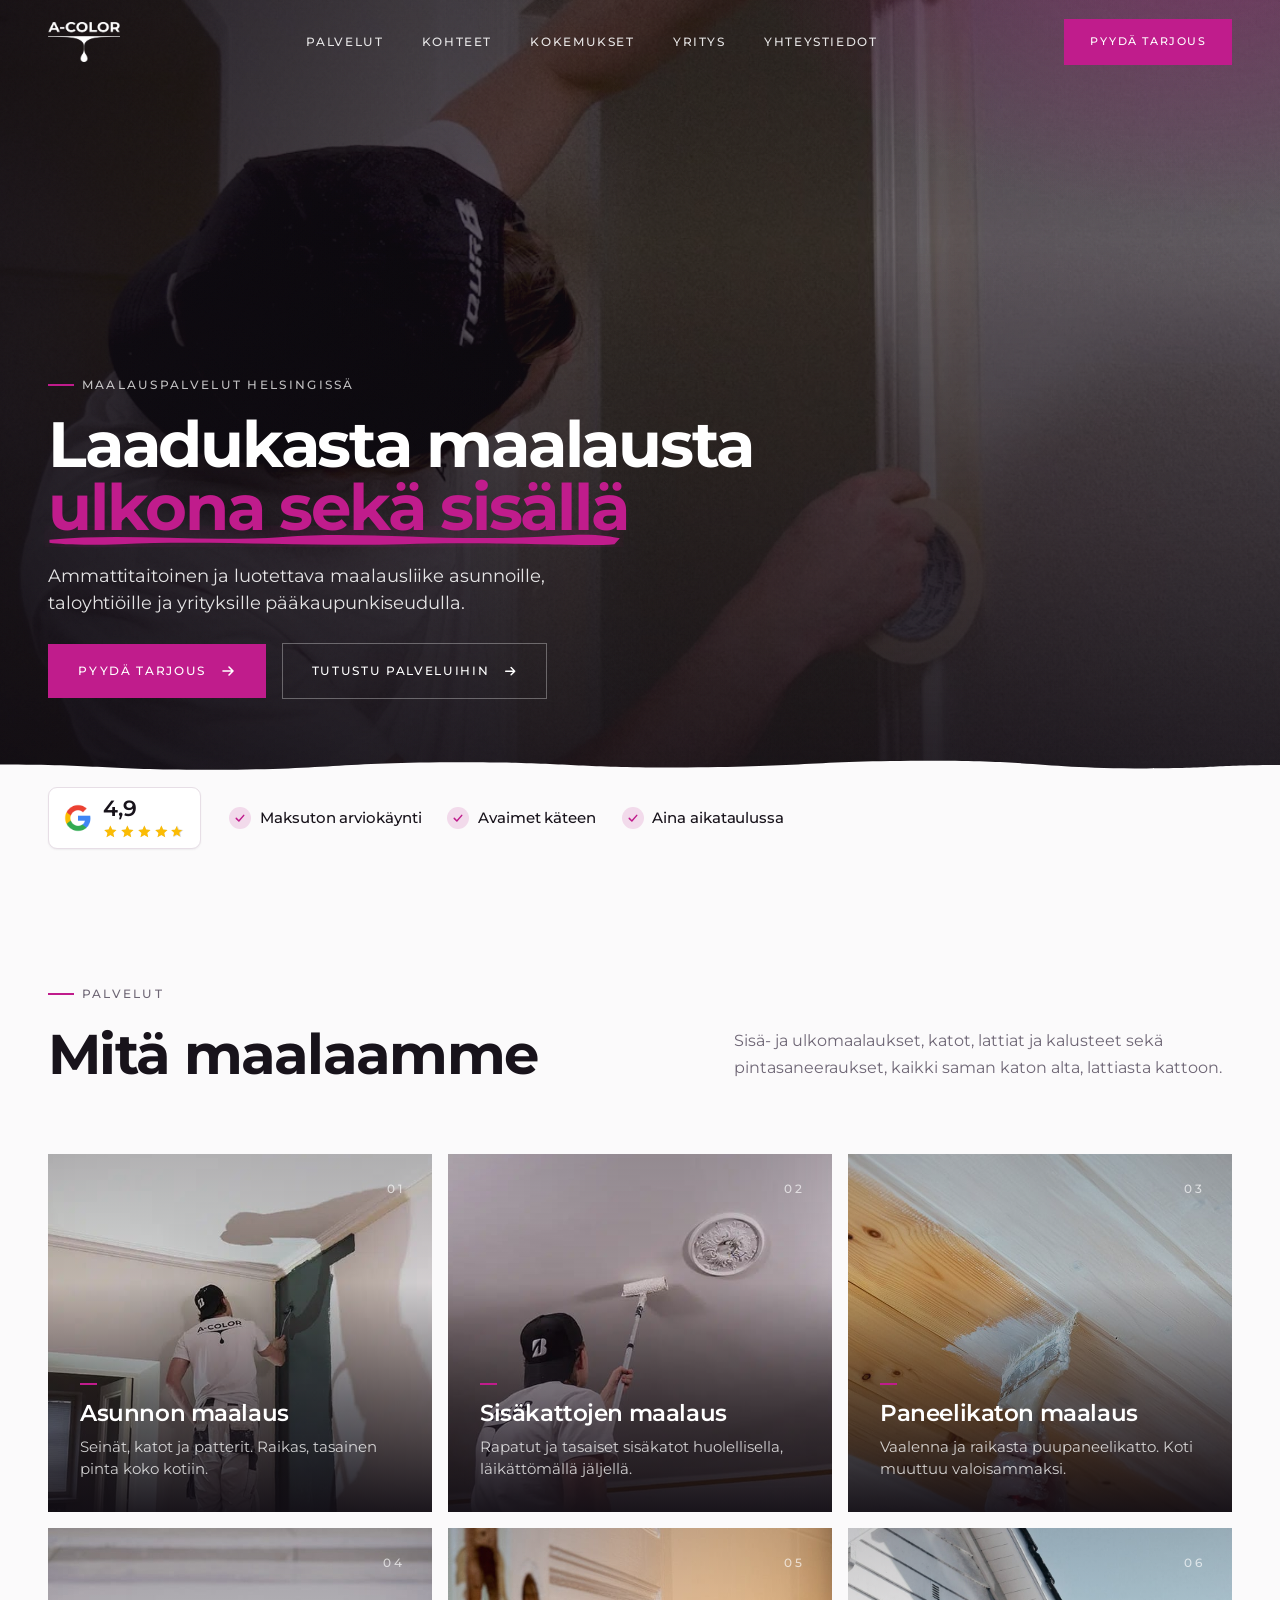
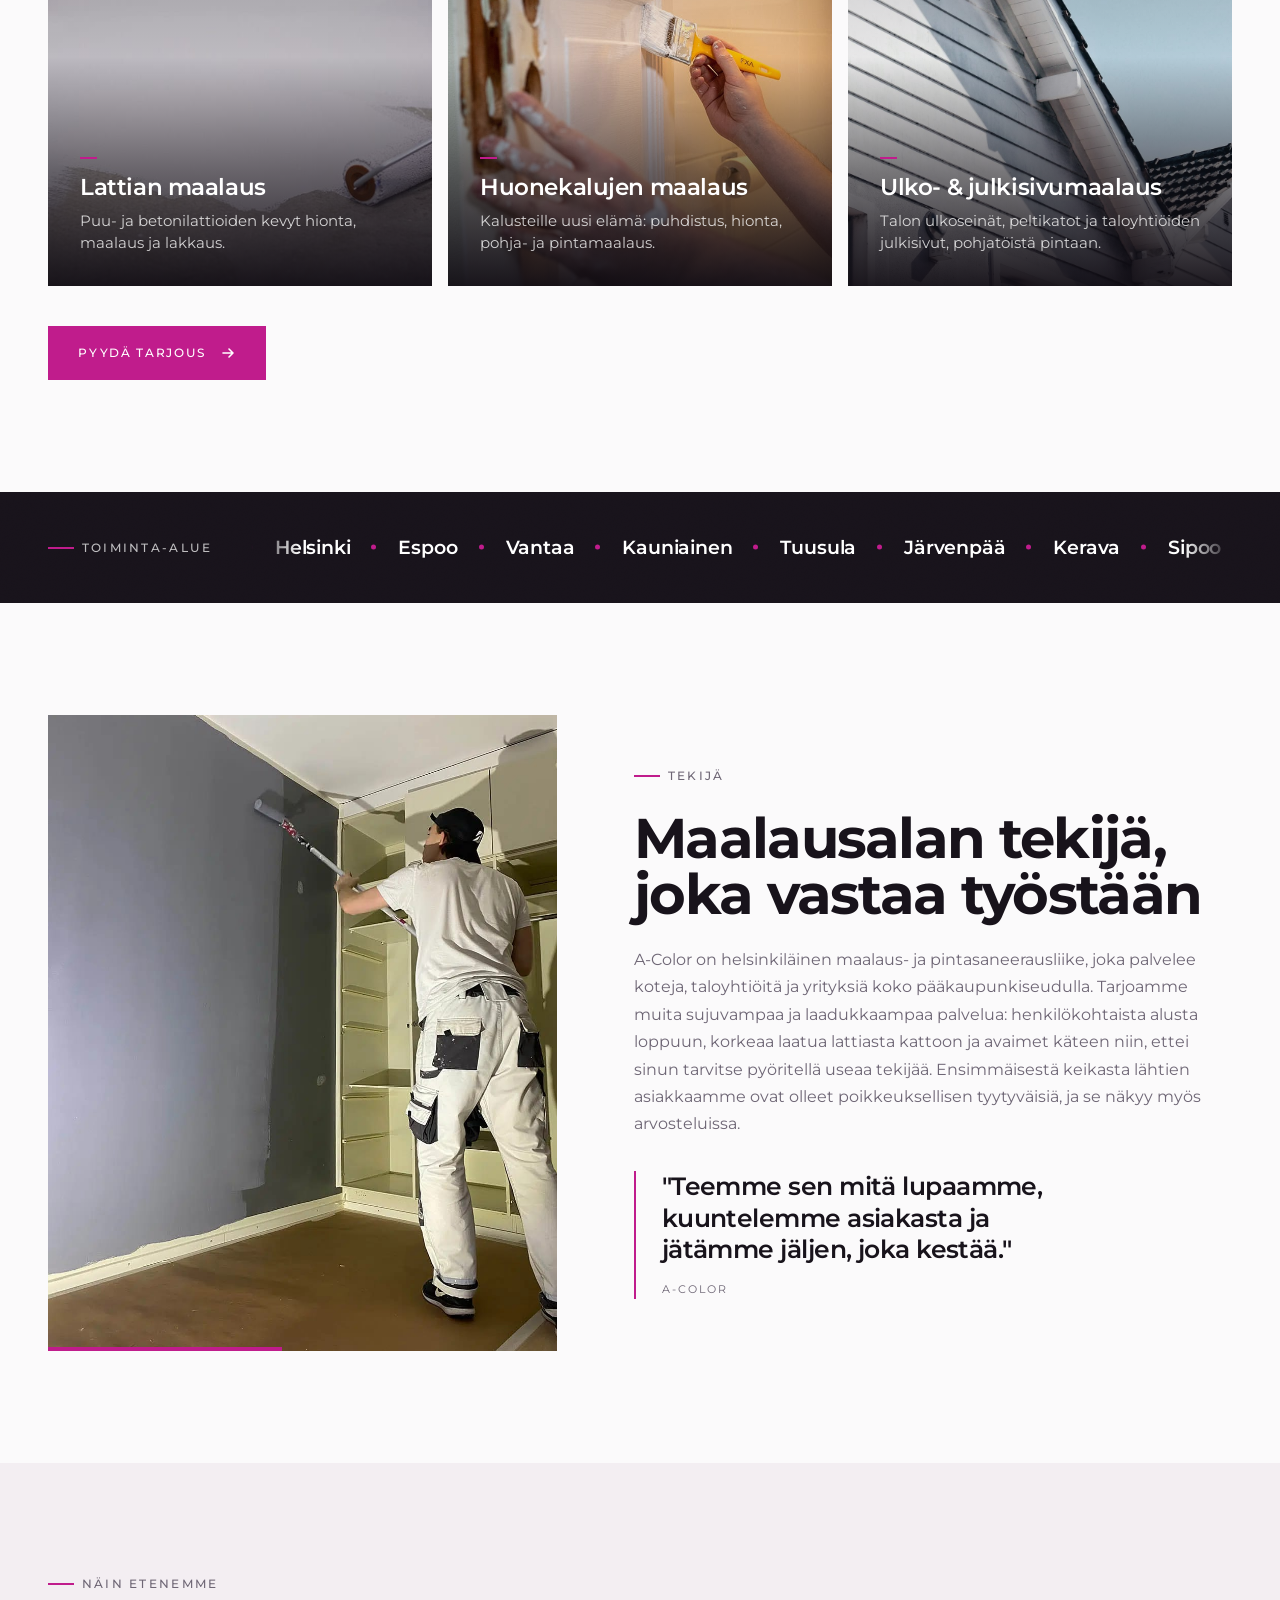
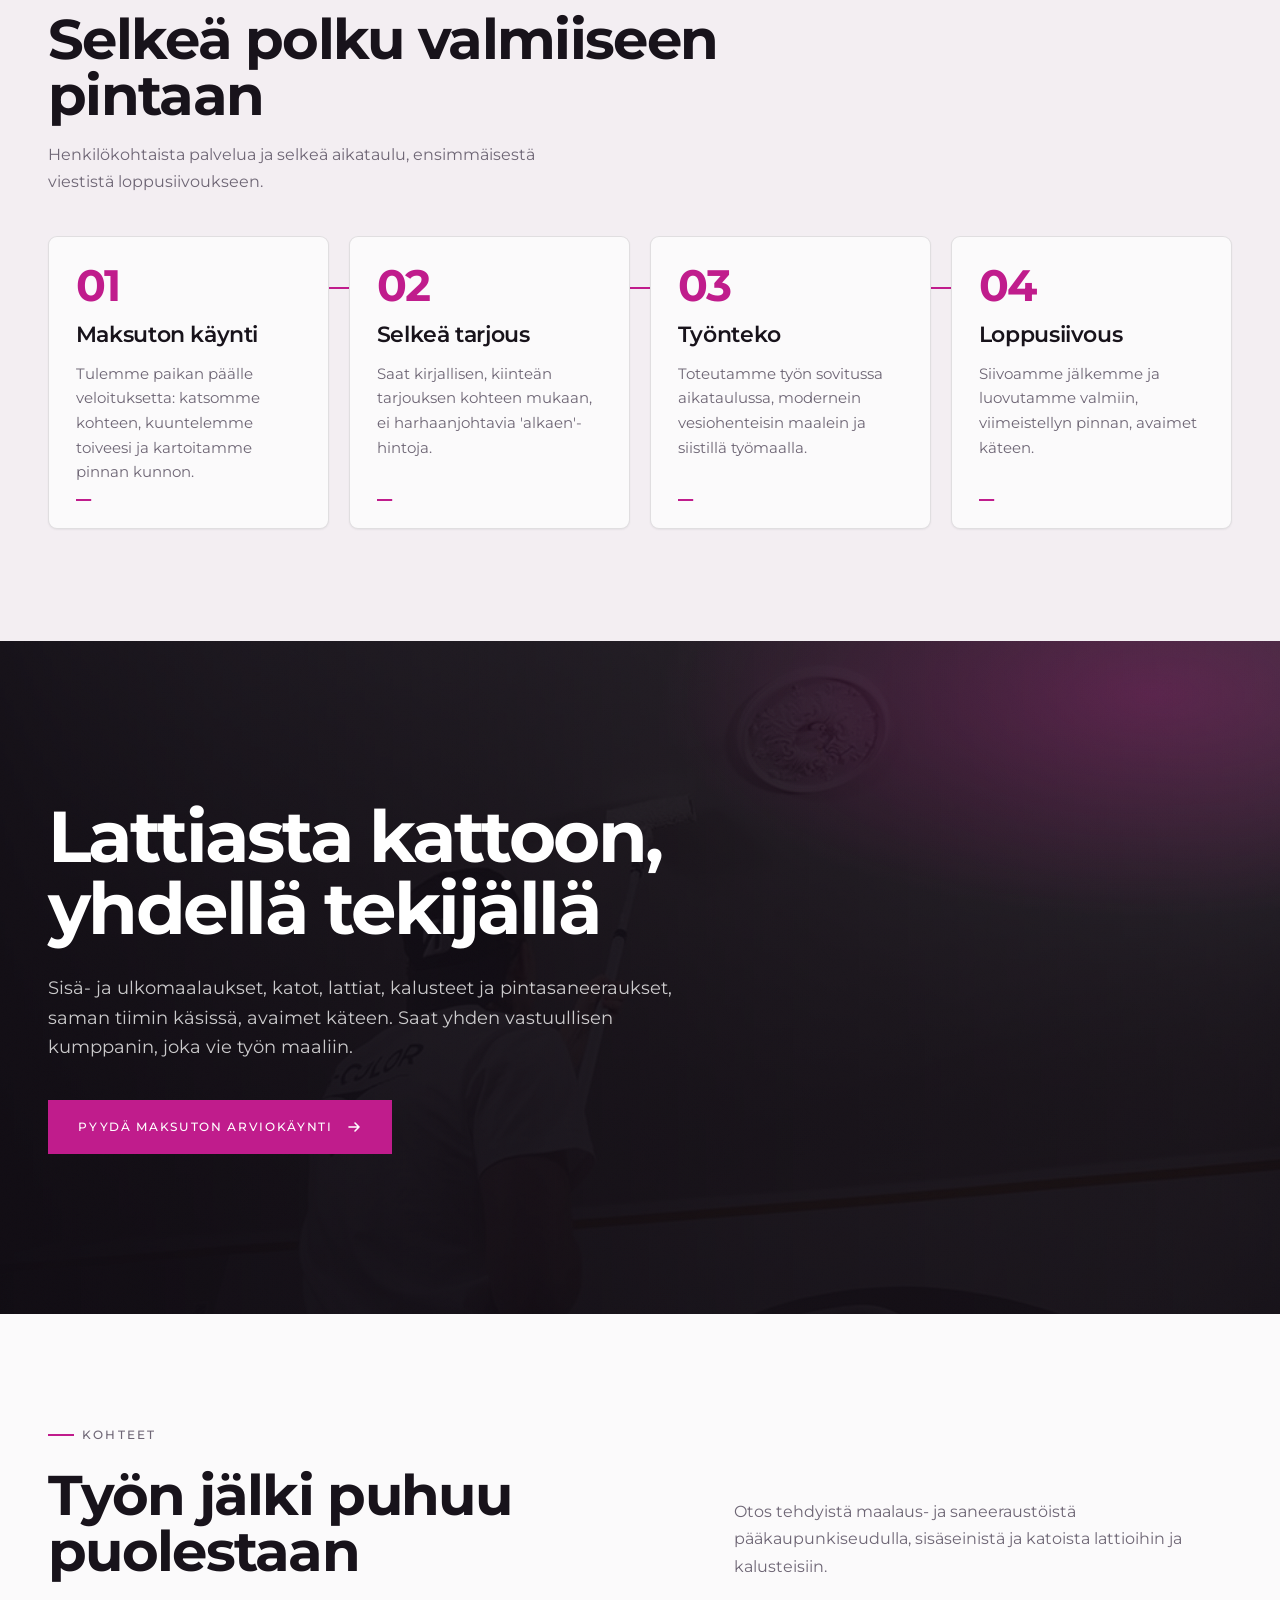
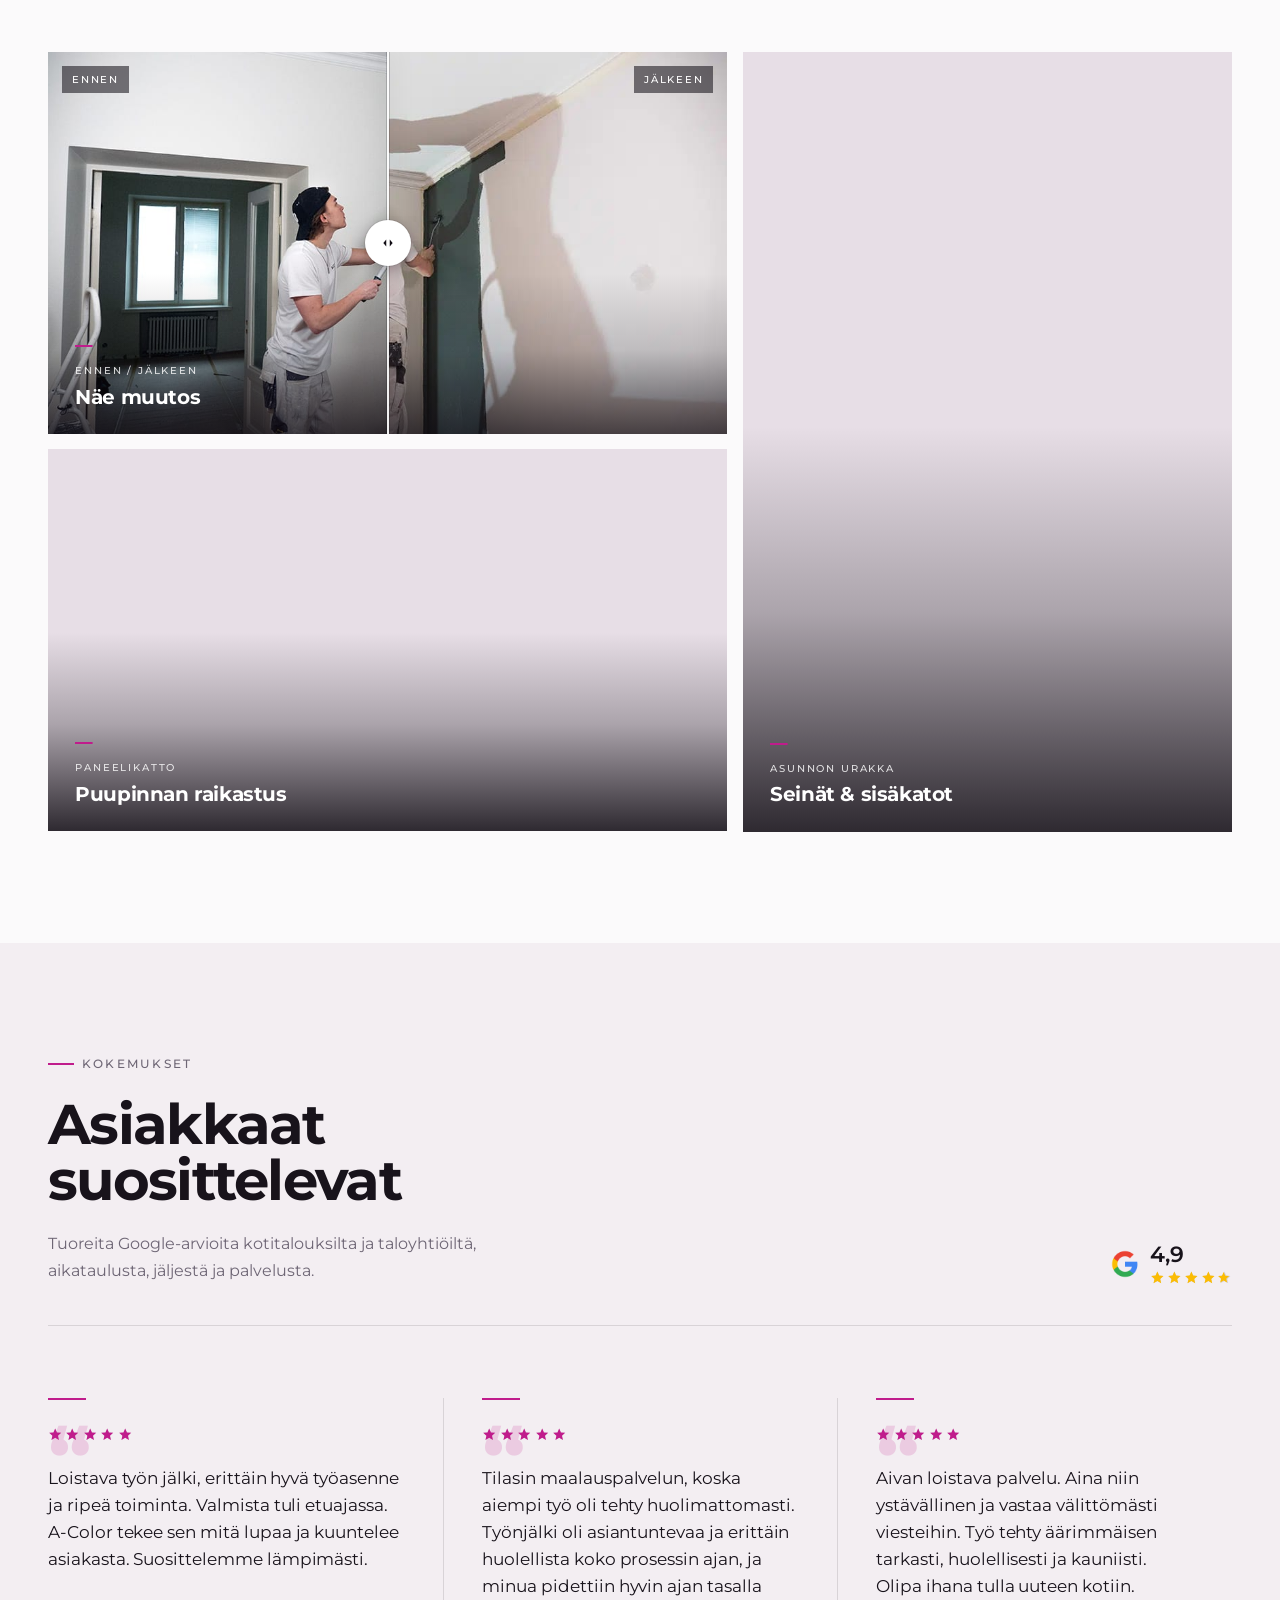
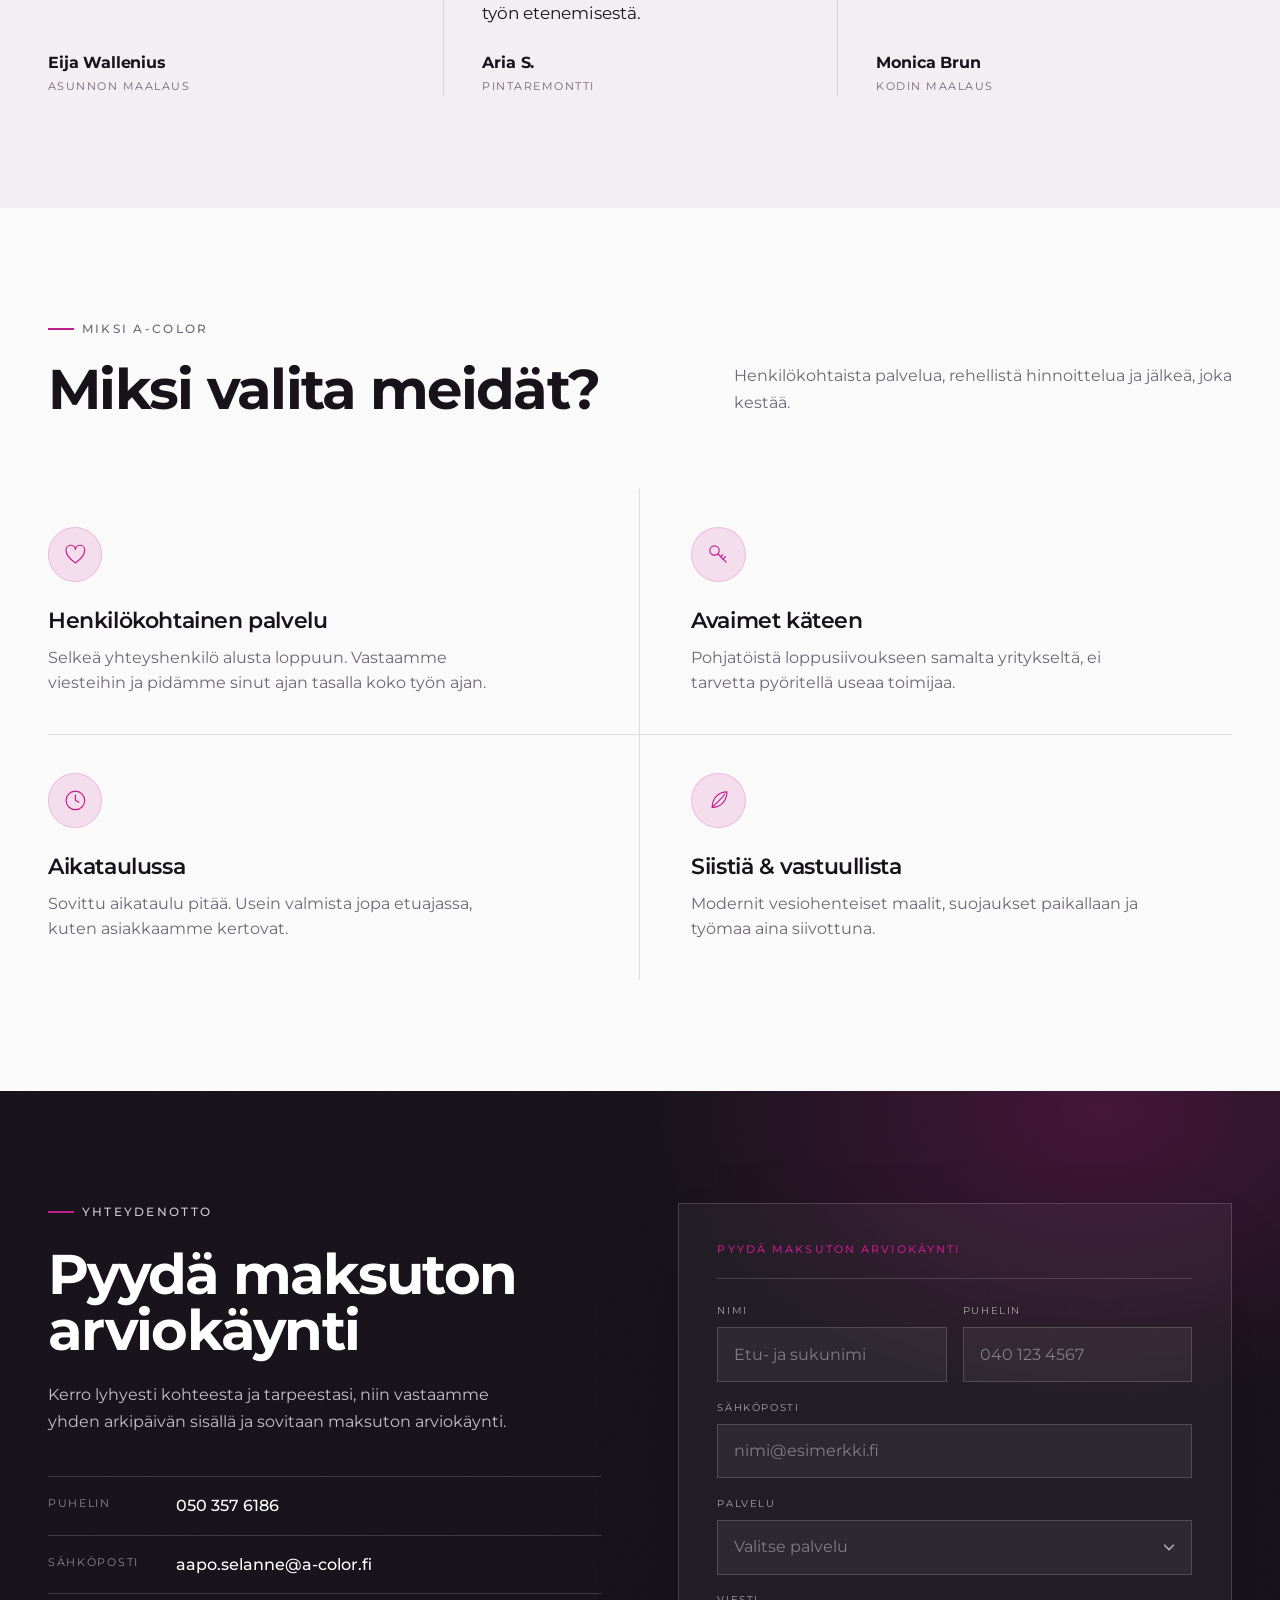
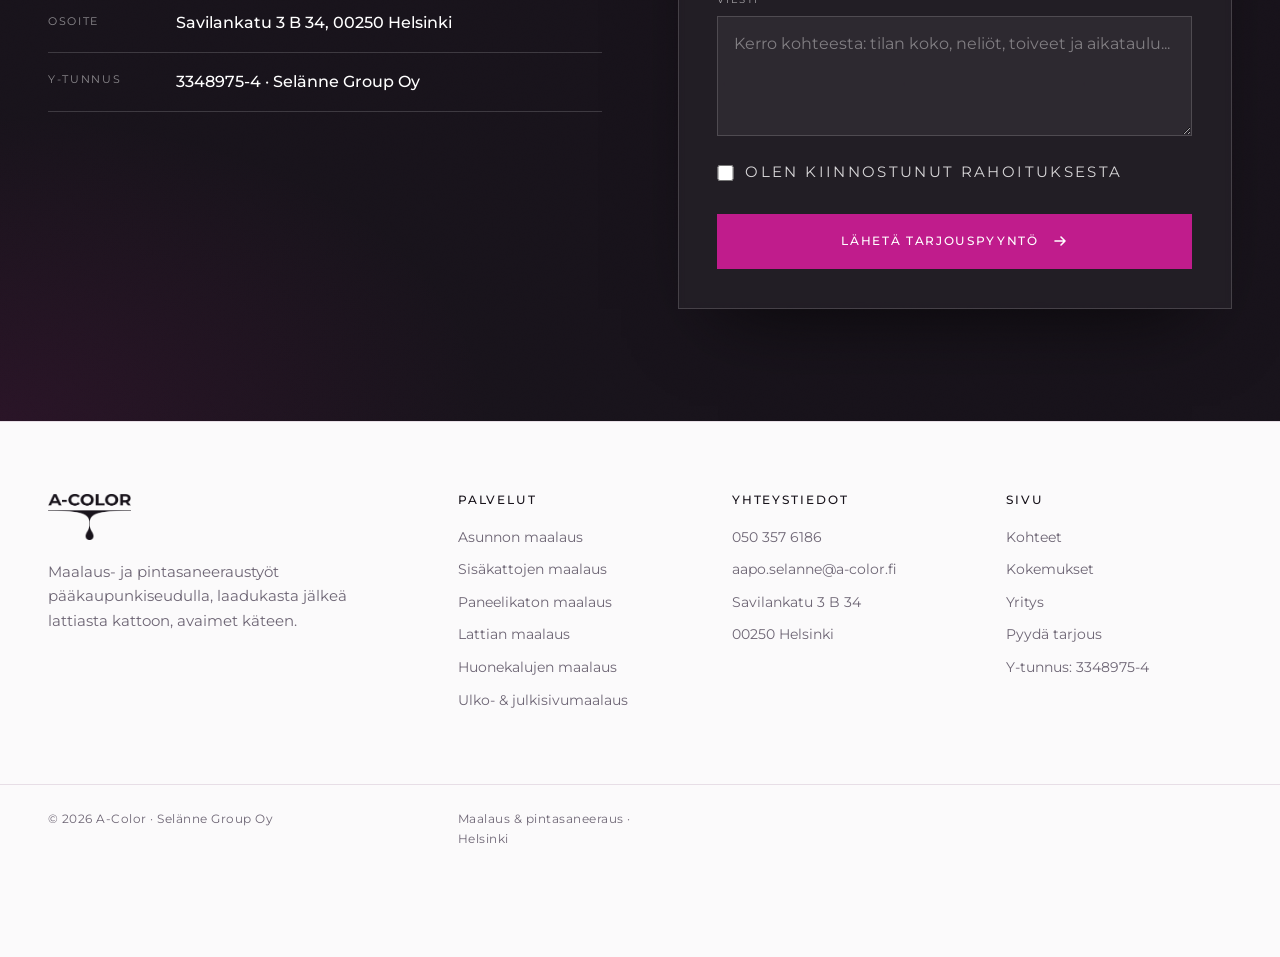
==== commit 36cf033d: "mobop" ====
--- a/index.html
+++ b/index.html
@@ -355,7 +355,7 @@
               </span>
               <figcaption class="gallery-cap">
                 <span class="gallery-cap-label">Ennen / Jälkeen</span>
-                <span class="gallery-cap-text">Liu'uta — näe muutos</span>
+                <span class="gallery-cap-text">Näe muutos</span>
               </figcaption>
             </figure>
             <figure class="gallery-item reveal">
--- a/style.css
+++ b/style.css
@@ -1142,12 +1142,27 @@
      (after the -nav-height margin) is exactly the viewport — hero lead + wave +
      stats band all fit, with the band sitting on the very bottom edge. */
   .hero { height: calc(100vh + var(--nav-height)); height: calc(100dvh + var(--nav-height)); min-height: 0; }
-  .hero-body .container { padding-top: calc(var(--nav-height) * 2 + var(--space-sm)); padding-bottom: calc(var(--hero-wave-crest) + 50px); }
-  .hero-lead { max-width: 100%; gap: 1.1rem; }
-  .hero h1 { font-size: clamp(2rem, 10.5vw, 3.4rem); line-height: 0.96; max-width: 14ch; }
+  .hero-body .container { padding-top: calc(var(--nav-height) * 2 + var(--space-xs)); padding-bottom: calc(var(--hero-wave-crest) + 36px); }
+  .hero-lead { max-width: 100%; gap: 0.95rem; }
+  /* Bigger h1 that wraps naturally — accent is allowed to break to its own
+     line(s), brush hidden on mobile since it can't track multi-line wrap. */
+  .hero h1 { font-size: clamp(2.1rem, 10vw, 3.2rem); line-height: 1.04; max-width: 100%; letter-spacing: -0.028em; }
+  .hero-accent { white-space: normal; }
+  .hero-accent .brush-svg { display: none; }
+  .hero .eyebrow { font-size: 0.72rem; }
+  .hero-sub { font-size: 0.97rem; line-height: 1.45; max-width: 100%; margin-top: 0.15rem; }
+  .hero-ctas { gap: 0.7rem; margin-top: 0.2rem; width: 100%; }
+  .hero-ctas .btn-primary { padding: 0.95rem 1.3rem; font-size: 0.95rem; }
   /* taller wavy band on mobile: more room above the stats, stats stay pinned low */
-  .hero-foot-inner { flex-direction: column; align-items: flex-start; gap: 1.4rem; padding-top: var(--space-lg); }
-  .hero-stats { gap: 1.6rem; width: 100%; }
+  .hero-foot-inner { flex-direction: column; align-items: flex-start; gap: 1rem; padding-top: var(--space-md); padding-bottom: var(--space-sm); }
+  .hero-stats { gap: 1.1rem; width: 100%; align-items: flex-start; flex-direction: column; }
+  .google-badge { padding: 0.5rem 0.8rem; gap: 0.6rem; }
+  .google-badge-logo { width: 1.5rem; height: 1.5rem; }
+  .google-badge-value { font-size: 1.15rem; }
+  /* Promises stack one-per-row on mobile for cleaner scan */
+  .hero-promises { flex-direction: column; align-items: flex-start; gap: 0.55rem; width: 100%; }
+  .hero-promises li { font-size: 0.9rem; gap: 0.55rem; }
+  .hero-promises li svg { width: 10px; height: 10px; padding: 4px; }
   .hero-ctas .btn-ghost { background: transparent; border: none; padding: 0.4rem 0; text-decoration: underline; text-decoration-thickness: 1px; text-underline-offset: 7px; }
   .hero-ctas .btn-ghost::before { content: none; }
   .hero-ctas .btn-ghost svg { display: none; }
